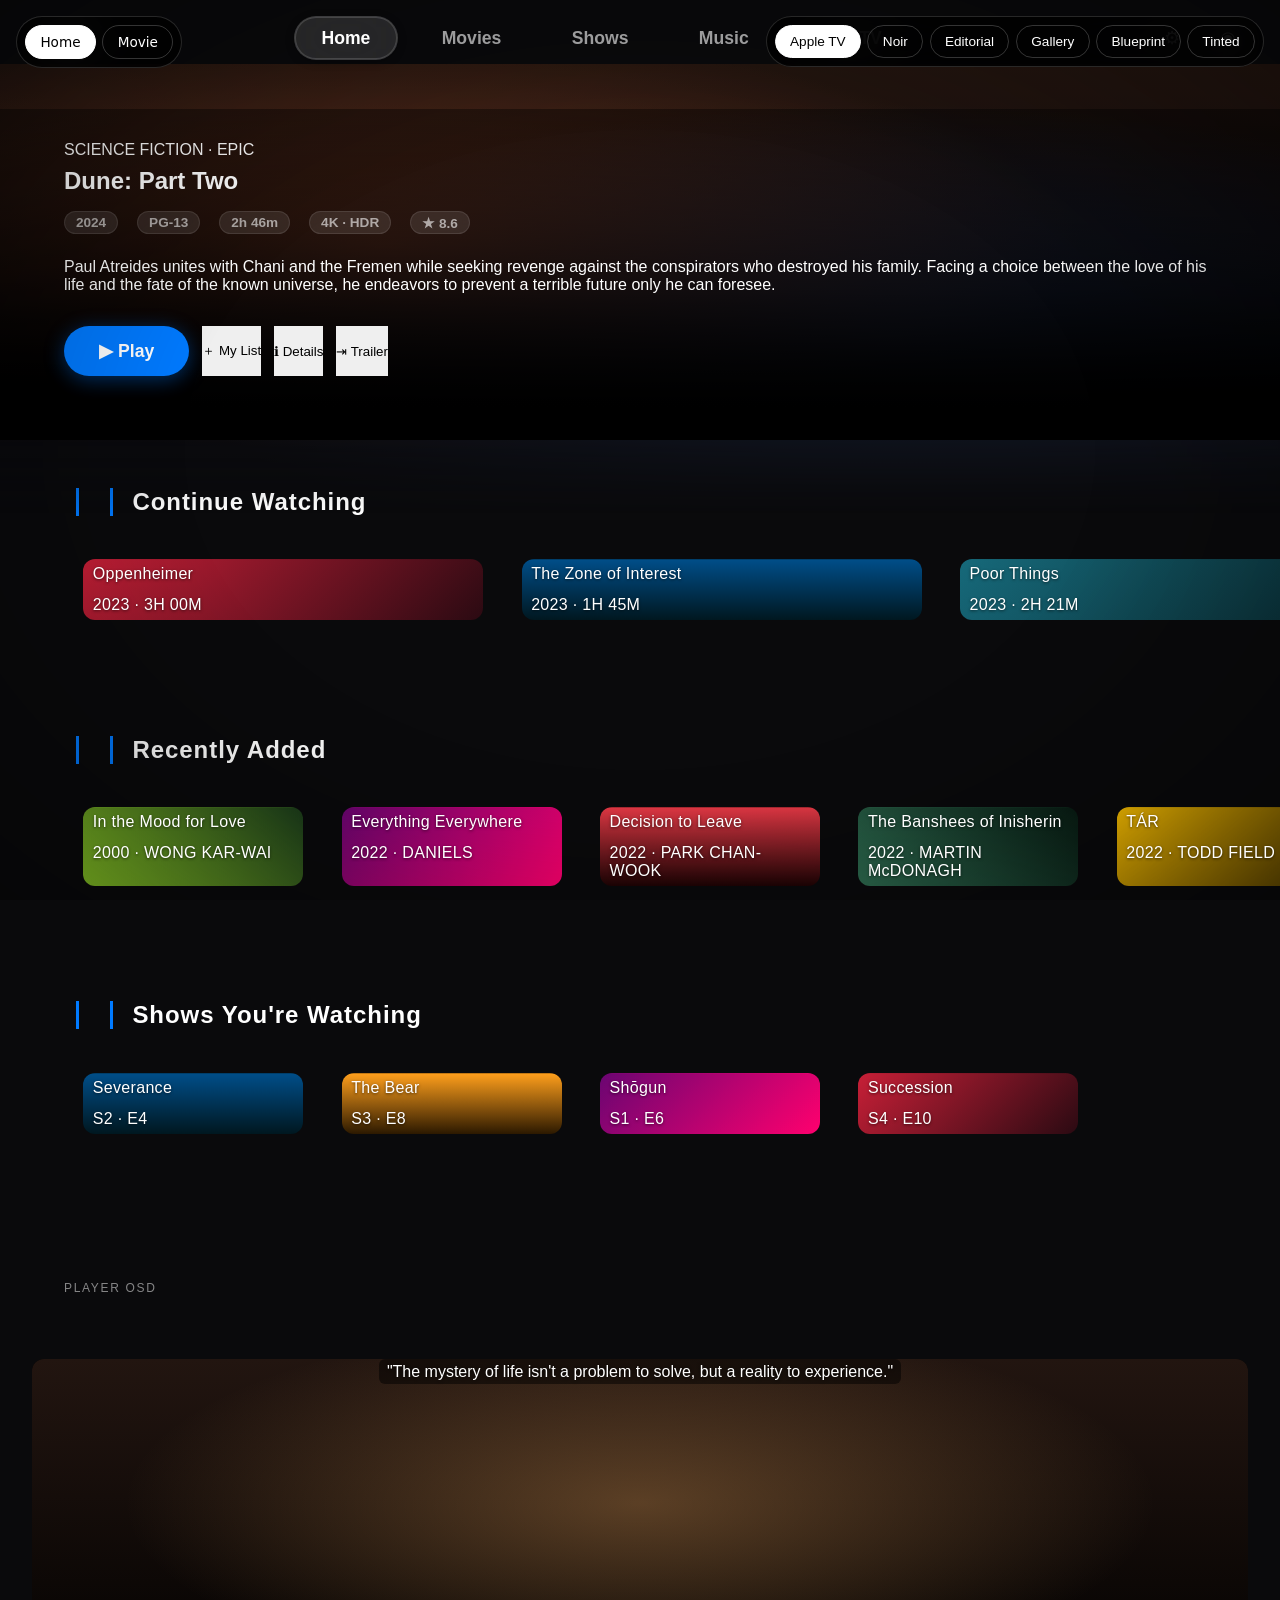
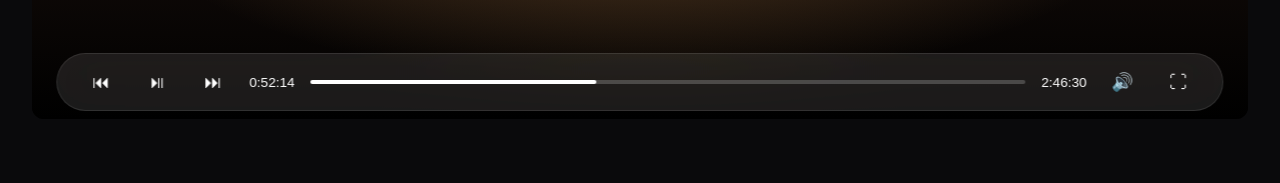
==== demo.html @ a9d8324d "Add 5 themes, Modern/MUI chrome, demo pages New themes: Noir, Editorial, Gallery, Blueprint, Poster-" ====
<!DOCTYPE html>
<html lang="en" class="layout-desktop">

<head>
    <meta charset="UTF-8" />
    <meta name="viewport" content="width=device-width, initial-scale=1.0" />
    <title>ijelly theme demo</title>
    <link id="theme-link" rel="stylesheet" href="ijelly.css" />
    <style>
        /* Demo-only scaffolding (not part of any theme) */
        * {
            box-sizing: border-box;
            margin: 0;
            padding: 0;
        }

        body {
            min-height: 100vh;
        }

        .demo-switcher {
            position: fixed;
            top: 1rem;
            right: 1rem;
            z-index: 100000;
            display: flex;
            gap: 0.4rem;
            padding: 0.5rem;
            background: rgba(0, 0, 0, 0.8);
            border-radius: 999px;
            backdrop-filter: blur(20px);
            -webkit-backdrop-filter: blur(20px);
            border: 1px solid rgba(255, 255, 255, 0.15);
            font-family: -apple-system, system-ui, sans-serif;
        }

        .demo-switcher button {
            background: transparent;
            border: 1px solid rgba(255, 255, 255, 0.2);
            color: #fff;
            padding: 0.5rem 0.9rem;
            border-radius: 999px;
            cursor: pointer;
            font-size: 0.85rem;
            font-weight: 500;
            transition: all 0.2s ease;
        }

        .demo-switcher button:hover {
            background: rgba(255, 255, 255, 0.1);
        }

        .demo-switcher button.active {
            background: #fff;
            color: #000;
            border-color: #fff;
        }

        .demo-nav {
            position: fixed;
            top: 1rem;
            left: 1rem;
            z-index: 100000;
            display: flex;
            gap: 0.4rem;
            padding: 0.5rem;
            background: rgba(0, 0, 0, 0.8);
            border-radius: 999px;
            backdrop-filter: blur(20px);
            -webkit-backdrop-filter: blur(20px);
            border: 1px solid rgba(255, 255, 255, 0.15);
            font-family: -apple-system, system-ui, sans-serif;
        }

        .demo-nav a {
            background: transparent;
            border: 1px solid rgba(255, 255, 255, 0.2);
            color: #fff;
            padding: 0.5rem 0.9rem;
            border-radius: 999px;
            cursor: pointer;
            font-size: 0.85rem;
            font-weight: 500;
            transition: all 0.2s ease;
            text-decoration: none;
            display: inline-flex;
            align-items: center;
        }

        .demo-nav a:hover {
            background: rgba(255, 255, 255, 0.1);
        }

        .demo-nav a.active {
            background: #fff;
            color: #000;
            border-color: #fff;
        }

        .skinHeader {
            display: flex;
            align-items: center;
            justify-content: space-between;
            padding: 1rem 2rem;
            position: fixed;
            top: 0;
            left: 0;
            right: 0;
            z-index: 1000;
        }

        .headerLeft,
        .headerRight {
            display: flex;
            align-items: center;
            gap: 1rem;
        }

        .pageTitle {
            font-size: 1.25rem;
            font-weight: 700;
            letter-spacing: -0.02em;
        }

        .headerTabs {
            display: flex;
            align-items: center;
        }

        .emby-tab-button {
            background: transparent;
            border: none;
            color: inherit;
            cursor: pointer;
            font-family: inherit;
        }

        .paper-icon-button-light {
            background: transparent;
            border: none;
            color: inherit;
            cursor: pointer;
            width: 2.5rem;
            height: 2.5rem;
            display: inline-flex;
            align-items: center;
            justify-content: center;
            font-size: 1.1rem;
        }

        main {
            padding-top: 4rem;
        }

        /* Fake backdrop with CSS gradient (no external images) */
        .itemBackdrop {
            width: 100%;
            height: 85vh;
            background:
                radial-gradient(ellipse at 30% 40%, rgba(220, 100, 50, 0.55) 0%, transparent 55%),
                radial-gradient(ellipse at 70% 60%, rgba(60, 100, 180, 0.6) 0%, transparent 60%),
                linear-gradient(180deg, #2a1810 0%, #050812 100%);
            position: relative;
        }

        #itemDetailPage {
            position: relative;
        }

        .detailPagePrimaryContainer {
            position: relative;
            margin-top: -45vh;
            padding: 20vh 4rem 4rem;
            max-width: 1400px;
        }

        .parentName {
            margin-bottom: 0.5rem;
        }

        .itemName {
            margin: 0.25rem 0 1rem;
        }

        .mediaInfoItems {
            display: flex;
            gap: 1.2rem;
            margin-bottom: 1.5rem;
        }

        .overview {
            margin: 1.5rem 0 2rem;
        }

        .mainDetailButtons {
            display: flex;
            gap: 0.8rem;
            flex-wrap: wrap;
        }

        .raised,
        .button-submit {
            border: none;
            cursor: pointer;
            font-family: inherit;
            display: inline-flex;
            align-items: center;
            gap: 0.5rem;
        }

        .verticalSection {
            padding: 3rem 0;
        }

        .sectionTitleContainer {
            padding: 0 4rem;
            margin-bottom: 1.5rem;
        }

        .sectionTitle {
            margin: 0;
        }

        .sectionTitleTextButton {
            background: transparent;
            border: none;
            color: inherit;
            cursor: pointer;
            font-family: inherit;
            font-size: inherit;
            font-weight: inherit;
            font-style: inherit;
            text-transform: inherit;
            letter-spacing: inherit;
            padding: 0;
        }

        .itemsContainer,
        .scrollSlider {
            display: flex;
            overflow-x: auto;
            padding: 0 4rem;
            scroll-behavior: smooth;
        }

        .itemsContainer::-webkit-scrollbar,
        .scrollSlider::-webkit-scrollbar {
            height: 6px;
        }

        .card {
            flex-shrink: 0;
            width: 220px;
            cursor: pointer;
        }

        .card.backdropCard {
            width: 380px;
        }

        .cardBox {
            display: block;
        }

        .cardScalable {
            display: block;
            overflow: hidden;
        }

        .cardImageContainer {
            width: 100%;
            aspect-ratio: 2 / 3;
            background-size: cover;
            background-position: center;
            display: block;
        }

        .card.backdropCard .cardImageContainer {
            aspect-ratio: 16 / 9;
        }

        .cardText {
            display: block;
        }

        /* Fake poster "art" via CSS gradients, each distinct */
        .poster-1 {
            background: linear-gradient(135deg, #c71f37 0%, #2b0a12 100%), radial-gradient(circle at 70% 20%, #ffb703 0%, transparent 50%);
        }

        .poster-2 {
            background: linear-gradient(180deg, #004e89 0%, #00171f 100%), radial-gradient(circle at 50% 30%, #00a6fb 0%, transparent 50%);
        }

        .poster-3 {
            background: linear-gradient(45deg, #8ac926 0%, #1a3a1a 100%);
        }

        .poster-4 {
            background: linear-gradient(135deg, #6a0572 0%, #ff006e 100%);
        }

        .poster-5 {
            background: linear-gradient(180deg, #ff9f1c 0%, #2b1800 100%);
        }

        .poster-6 {
            background: linear-gradient(135deg, #16697a 0%, #0a2a30 100%), radial-gradient(circle at 30% 70%, #a6e1fa 0%, transparent 60%);
        }

        .poster-7 {
            background: linear-gradient(180deg, #e63946 0%, #1d0304 100%);
        }

        .poster-8 {
            background: linear-gradient(45deg, #2d6a4f 0%, #081c13 100%);
        }

        .poster-9 {
            background: linear-gradient(135deg, #ffc300 0%, #4a3600 100%);
        }

        .poster-10 {
            background: linear-gradient(180deg, #540b0e 0%, #0a0101 100%);
        }

        /* OSD mock */
        .player-mock {
            margin: 4rem 2rem;
            position: relative;
            height: 40vh;
            background: #000;
            border-radius: 12px;
            overflow: hidden;
        }

        .player-mock::before {
            content: '';
            position: absolute;
            inset: 0;
            background:
                radial-gradient(ellipse at 50% 40%, rgba(255, 180, 100, 0.3) 0%, transparent 60%),
                linear-gradient(180deg, #221510 0%, #000 100%);
        }

        .videoOsdBottom.videoOsdBottom-maincontrols {
            position: absolute;
            bottom: 0.5em;
            left: 50%;
            transform: translateX(-50%);
            width: 90%;
            display: flex;
            align-items: center;
            padding: 0.5em 1.5em;
            gap: 1em;
        }

        .osdControls {
            display: flex;
            align-items: center;
            gap: 1em;
            flex: 1;
        }

        .sliderContainer {
            flex: 1;
            height: 4px;
            background: rgba(255, 255, 255, 0.2);
            border-radius: 999px;
            position: relative;
        }

        .mdl-slider-background-lower {
            position: absolute;
            left: 0;
            top: 0;
            bottom: 0;
            width: 40%;
            border-radius: 999px;
        }

        .osdTimeText {
            font-size: 0.85rem;
            font-variant-numeric: tabular-nums;
        }

        /* Subtitle mock */
        .subtitles {
            position: absolute;
            bottom: 4em;
            left: 0;
            right: 0;
            text-align: center;
            z-index: 10;
        }

        .subtitles span {
            display: inline-block;
        }

        /* Section divider */
        .demo-divider {
            padding: 2rem 4rem 0;
            margin-top: 3rem;
            opacity: 0.5;
            font-size: 0.75rem;
            text-transform: uppercase;
            letter-spacing: 0.14em;
        }
    </style>
</head>

<body class="skinBody">
    <!-- View nav -->
    <nav class="demo-nav">
        <a href="demo.html" class="active">Home</a>
        <a href="movie.html">Movie</a>
    </nav>

    <!-- Theme switcher (demo-only chrome) -->
    <div class="demo-switcher">
        <button data-theme="apple" class="active">Apple TV</button>
        <button data-theme="noir">Noir</button>
        <button data-theme="editorial">Editorial</button>
        <button data-theme="gallery">Gallery</button>
        <button data-theme="blueprint">Blueprint</button>
        <button data-theme="tinted">Tinted</button>
    </div>

    <!-- Jellyfin-shaped markup -->
    <header class="skinHeader">
        <div class="headerLeft">
            <div class="pageTitle">ijelly</div>
        </div>
        <nav class="headerTabs">
            <button class="emby-tab-button emby-tab-button-active">Home</button>
            <button class="emby-tab-button">Movies</button>
            <button class="emby-tab-button">Shows</button>
            <button class="emby-tab-button">Music</button>
            <button class="emby-tab-button">Live TV</button>
        </nav>
        <div class="headerRight">
            <button class="paper-icon-button-light" aria-label="Search">⌕</button>
            <button class="paper-icon-button-light" aria-label="Settings">⚙</button>
            <button class="paper-icon-button-light" aria-label="User">◉</button>
        </div>
    </header>

    <main class="mainAnimatedPage">
        <!-- Hero detail -->
        <section id="itemDetailPage">
            <div class="itemBackdrop"></div>
            <div class="detailPagePrimaryContainer">
                <div class="parentName">SCIENCE FICTION · EPIC</div>
                <h1 class="itemName parentNameLast">Dune: Part Two</h1>
                <div class="mediaInfoItems">
                    <span class="mediaInfoItem">2024</span>
                    <span class="mediaInfoItem">PG-13</span>
                    <span class="mediaInfoItem">2h 46m</span>
                    <span class="mediaInfoItem">4K · HDR</span>
                    <span class="mediaInfoItem">★ 8.6</span>
                </div>
                <p class="overview">Paul Atreides unites with Chani and the Fremen while seeking revenge against
                    the conspirators who destroyed his family. Facing a choice between the love of his life and
                    the fate of the known universe, he endeavors to prevent a terrible future only he can foresee.</p>
                <div class="mainDetailButtons">
                    <button class="raised button-submit btnPlay detailButton-primary">▶ Play</button>
                    <button class="raised button-submit detailButton">＋ My List</button>
                    <button class="raised button-submit detailButton">ℹ Details</button>
                    <button class="raised button-submit detailButton">⇥ Trailer</button>
                </div>
            </div>
        </section>

        <!-- Shelf: continue watching -->
        <section class="verticalSection">
            <div class="sectionTitleContainer">
                <h2 class="sectionTitle"><button class="sectionTitleTextButton">Continue Watching</button></h2>
            </div>
            <div class="itemsContainer scrollSlider">
                <div class="card backdropCard" tabindex="0">
                    <div class="cardBox">
                        <div class="cardScalable">
                            <div class="cardImageContainer poster-1"></div>
                        </div>
                    </div>
                    <div class="cardText">Oppenheimer</div>
                    <div class="cardText cardText-secondary">2023 · 3H 00M</div>
                </div>
                <div class="card backdropCard" tabindex="0">
                    <div class="cardBox">
                        <div class="cardScalable">
                            <div class="cardImageContainer poster-2"></div>
                        </div>
                    </div>
                    <div class="cardText">The Zone of Interest</div>
                    <div class="cardText cardText-secondary">2023 · 1H 45M</div>
                </div>
                <div class="card backdropCard" tabindex="0">
                    <div class="cardBox">
                        <div class="cardScalable">
                            <div class="cardImageContainer poster-6"></div>
                        </div>
                    </div>
                    <div class="cardText">Poor Things</div>
                    <div class="cardText cardText-secondary">2023 · 2H 21M</div>
                </div>
                <div class="card backdropCard" tabindex="0">
                    <div class="cardBox">
                        <div class="cardScalable">
                            <div class="cardImageContainer poster-5"></div>
                        </div>
                    </div>
                    <div class="cardText">Past Lives</div>
                    <div class="cardText cardText-secondary">2023 · 1H 46M</div>
                </div>
            </div>
        </section>

        <!-- Shelf: recently added -->
        <section class="verticalSection">
            <div class="sectionTitleContainer">
                <h2 class="sectionTitle"><button class="sectionTitleTextButton">Recently Added</button></h2>
            </div>
            <div class="itemsContainer scrollSlider">
                <div class="card portraitCard" tabindex="0">
                    <div class="cardBox">
                        <div class="cardScalable">
                            <div class="cardImageContainer poster-3"></div>
                        </div>
                    </div>
                    <div class="cardText">In the Mood for Love</div>
                    <div class="cardText cardText-secondary">2000 · WONG KAR-WAI</div>
                </div>
                <div class="card portraitCard" tabindex="0">
                    <div class="cardBox">
                        <div class="cardScalable">
                            <div class="cardImageContainer poster-4"></div>
                        </div>
                    </div>
                    <div class="cardText">Everything Everywhere</div>
                    <div class="cardText cardText-secondary">2022 · DANIELS</div>
                </div>
                <div class="card portraitCard" tabindex="0">
                    <div class="cardBox">
                        <div class="cardScalable">
                            <div class="cardImageContainer poster-7"></div>
                        </div>
                    </div>
                    <div class="cardText">Decision to Leave</div>
                    <div class="cardText cardText-secondary">2022 · PARK CHAN-WOOK</div>
                </div>
                <div class="card portraitCard" tabindex="0">
                    <div class="cardBox">
                        <div class="cardScalable">
                            <div class="cardImageContainer poster-8"></div>
                        </div>
                    </div>
                    <div class="cardText">The Banshees of Inisherin</div>
                    <div class="cardText cardText-secondary">2022 · MARTIN McDONAGH</div>
                </div>
                <div class="card portraitCard" tabindex="0">
                    <div class="cardBox">
                        <div class="cardScalable">
                            <div class="cardImageContainer poster-9"></div>
                        </div>
                    </div>
                    <div class="cardText">TÁR</div>
                    <div class="cardText cardText-secondary">2022 · TODD FIELD</div>
                </div>
                <div class="card portraitCard" tabindex="0">
                    <div class="cardBox">
                        <div class="cardScalable">
                            <div class="cardImageContainer poster-10"></div>
                        </div>
                    </div>
                    <div class="cardText">Aftersun</div>
                    <div class="cardText cardText-secondary">2022 · CHARLOTTE WELLS</div>
                </div>
            </div>
        </section>

        <!-- Shelf: shows -->
        <section class="verticalSection">
            <div class="sectionTitleContainer">
                <h2 class="sectionTitle"><button class="sectionTitleTextButton">Shows You're Watching</button></h2>
            </div>
            <div class="itemsContainer scrollSlider">
                <div class="card portraitCard" tabindex="0">
                    <div class="cardBox">
                        <div class="cardScalable">
                            <div class="cardImageContainer poster-2"></div>
                        </div>
                    </div>
                    <div class="cardText">Severance</div>
                    <div class="cardText cardText-secondary">S2 · E4</div>
                </div>
                <div class="card portraitCard" tabindex="0">
                    <div class="cardBox">
                        <div class="cardScalable">
                            <div class="cardImageContainer poster-5"></div>
                        </div>
                    </div>
                    <div class="cardText">The Bear</div>
                    <div class="cardText cardText-secondary">S3 · E8</div>
                </div>
                <div class="card portraitCard" tabindex="0">
                    <div class="cardBox">
                        <div class="cardScalable">
                            <div class="cardImageContainer poster-4"></div>
                        </div>
                    </div>
                    <div class="cardText">Shōgun</div>
                    <div class="cardText cardText-secondary">S1 · E6</div>
                </div>
                <div class="card portraitCard" tabindex="0">
                    <div class="cardBox">
                        <div class="cardScalable">
                            <div class="cardImageContainer poster-1"></div>
                        </div>
                    </div>
                    <div class="cardText">Succession</div>
                    <div class="cardText cardText-secondary">S4 · E10</div>
                </div>
            </div>
        </section>

        <!-- Player OSD mock -->
        <div class="demo-divider">PLAYER OSD</div>
        <div class="player-mock">
            <div class="subtitles">
                <span>"The mystery of life isn't a problem to solve, but a reality to experience."</span>
            </div>
            <div class="videoOsdBottom videoOsdBottom-maincontrols">
                <button class="paper-icon-button-light">⏮</button>
                <button class="paper-icon-button-light">⏯</button>
                <button class="paper-icon-button-light">⏭</button>
                <span class="osdTimeText">0:52:14</span>
                <div class="osdControls">
                    <div class="sliderContainer">
                        <div class="mdl-slider-background-lower"></div>
                    </div>
                </div>
                <span class="osdTimeText endsAtText">2:46:30</span>
                <button class="paper-icon-button-light">🔊</button>
                <button class="paper-icon-button-light">⛶</button>
            </div>
        </div>
    </main>

    <script>
        const themes = {
            apple: 'ijelly.css',
            noir: 'ijelly_noir.css',
            editorial: 'ijelly_editorial.css',
            gallery: 'ijelly_gallery.css',
            blueprint: 'ijelly_blueprint.css',
            tinted: 'ijelly_tinted.css',
        };
        const link = document.getElementById('theme-link');
        const buttons = document.querySelectorAll('.demo-switcher button');
        let tintedScript = null;

        buttons.forEach(btn => {
            btn.addEventListener('click', () => {
                const theme = btn.dataset.theme;
                buttons.forEach(b => b.classList.remove('active'));
                btn.classList.add('active');
                link.href = themes[theme] + '?t=' + Date.now();

                if (theme === 'tinted' && !tintedScript) {
                    tintedScript = document.createElement('script');
                    tintedScript.src = 'ijelly_tinted.js';
                    document.body.appendChild(tintedScript);
                }
            });
        });
    </script>
</body>

</html>
---- ijelly.css ----
:root {
    --apple-bg: #0a0a0c;
    --apple-glass: rgba(255, 255, 255, 0.1);
    --apple-glass-heavy: rgba(255, 255, 255, 0.2);
    --apple-text: #ffffff;
    --apple-text-dim: rgba(255, 255, 255, 0.6);
    --apple-accent: #007aff;
    --apple-radius: 12px;
    --apple-radius-large: 20px;
    --apple-blur: blur(25px) saturate(180%);
    --apple-shadow: 0 40px 40px -40px rgba(0, 0, 0, 0.9), 0 -40px 40px -40px rgba(0, 0, 0, 0.9);
    --apple-font: -apple-system, BlinkMacSystemFont, "Segoe UI", Roboto, Helvetica, Arial, sans-serif;
    --apple-spring-fast: cubic-bezier(0.16, 1, 0.3, 1);
    --apple-spring-bouncy: cubic-bezier(0.34, 1.56, 0.64, 1);

    /* ── Jellyfin 10.9 Legacy Variable Overrides ── */
    --theme-background: var(--apple-bg);
    --theme-header-background: transparent;
    --theme-drawer-background: rgba(10, 10, 10, 0.85);
    --theme-dialog-background: rgba(15, 15, 15, 0.9);
    --theme-card-background: var(--apple-glass);
    --theme-primary-color: var(--apple-accent);
    --theme-accent-color: var(--apple-accent);
    --theme-text-color: var(--apple-text);
    --theme-text-color-dim: var(--apple-text-dim);

    /* ── Jellyfin 12.0 MUI / Native Variable Bridge ──
     * Jellyfin 12 uses a shared base theme built on MUI CSS variables.
     * Mapping our design tokens to the --jf-palette-* and --mui-palette-*
     * properties ensures the theme integrates natively with 12.0's "Modern"
     * layout without requiring a companion fix CSS. */
    --jf-palette-background-default: var(--apple-bg);
    --jf-palette-background-defaultImage: none;
    --jf-palette-background-paper: rgba(15, 15, 15, 0.9);
    --jf-palette-primary-main: var(--apple-accent);
    --jf-palette-primary-dark: #005ec4;
    --jf-palette-primary-light: #4da3ff;
    --jf-palette-secondary-main: var(--apple-accent);
    --jf-palette-text-primary: var(--apple-text);
    --jf-palette-text-secondary: var(--apple-text-dim);
    --jf-palette-divider: rgba(255, 255, 255, 0.1);
    --jf-palette-action-focus: rgba(255, 255, 255, 0.12);
    --jf-palette-action-hover: rgba(255, 255, 255, 0.08);
    --jf-palette-AppBar-defaultBg: transparent;
    --jf-palette-AppBar-transparentBg: transparent;
    --jf-palette-AppBar-gradient: none;
    --jf-card-borderRadius: var(--apple-radius);

    /* MUI CSS-vars mode (Jellyfin 12 builds with @mui/material v6+) */
    --mui-palette-background-default: var(--apple-bg);
    --mui-palette-background-paper: rgba(15, 15, 15, 0.9);
    --mui-palette-primary-main: var(--apple-accent);
    --mui-palette-secondary-main: var(--apple-accent);
    --mui-palette-text-primary: var(--apple-text);
    --mui-palette-text-secondary: var(--apple-text-dim);
    --mui-palette-divider: rgba(255, 255, 255, 0.1);
    --mui-palette-AppBar-defaultBg: transparent;
    --mui-shape-borderRadius: var(--apple-radius);
}

html,
body {
    font-family: var(--apple-font) !important;
    background-color: var(--apple-bg);
    color: var(--apple-text);
}

.backgroundContainer {
    background-color: var(--apple-bg) !important;
}

.backgroundContainer.withBackdrop {
    background-color: transparent !important;
}

.view,
.mainAnimatedPages,
.skinBody,
.page-current {
    padding-top: 0 !important;
    margin-top: 0 !important;
}

.backdropContainer {
    background-color: transparent !important;
    overflow: hidden !important;
}

.backdropImage {
    filter: blur(25px) brightness(65%) !important;
    -webkit-filter: blur(25px) brightness(65%) !important;
    background-size: cover !important;
    background-position: center !important;
    transition: opacity 0.8s ease-in-out !important;
}

.skinHeader,
.header,
header,
.app-header,
.header-top,
.skinHeader-withBackground,
.header-withBackground,
.skinHeader.semiTransparent,
.skinHeader-semiTransparent,
.headerSemiTransparent,
.header-semiTransparent,
header.semiTransparent,
header.withBackground,
header.header-scrolled,
.headroom--not-top,
.headroom--pinned,
.headroom--unpinned {
    background-color: transparent !important;
    background: transparent !important;
    backdrop-filter: none !important;
    -webkit-backdrop-filter: none !important;
    overflow: visible !important;
    position: fixed !important;
    top: 0 !important;
    width: 100% !important;
    z-index: 1000 !important;
    contain: none !important;
    height: auto !important;
    min-height: 4em !important;
    border: none !important;
    box-shadow: none !important;
}

.headerTop,
.headerLeft,
.headerRight,
.headerTabs,
.header-top,
.header-left,
.header-right,
.header-tabs,
.emby-tabs-slider,
.emby-tabs-scroll-container {
    overflow: visible !important;
    contain: none !important;
    background: transparent !important;
    background-color: transparent !important;
}

.skinHeader .headerLeft img,
.skinHeader .pageTitle img,
.skinHeader .headerLogo,
.skinHeader .logo,
.skinHeader .pageTitleWithLogo,
.skinHeader .headerLogo svg,
.skinHeader .logo svg,
header .headerLeft img,
header .pageTitle img,
header .headerLogo,
header .logo,
header .pageTitleWithLogo,
header .headerLogo svg,
header .logo svg {
    height: 32px !important;
    width: auto !important;
    min-width: 120px !important;
    object-fit: contain !important;
    overflow: visible !important;
    display: block !important;
    opacity: 1 !important;
    visibility: visible !important;
    margin: 0 !important;
    flex-shrink: 0 !important;
    background-repeat: no-repeat !important;
    background-size: contain !important;
    background-position: left center !important;
    z-index: 1001 !important;
    transform: scale(1.1) !important;
    transform-origin: left center !important;
}

.headerButton.headerButtonLeft {
    display: flex !important;
    align-items: center !important;
    overflow: visible !important;
}

.pageTitle {
    display: flex !important;
    align-items: center !important;
    overflow: visible !important;
}

.headerLeft,
.header-left {
    display: flex !important;
    align-items: center !important;
    padding: 0.5em 1em !important;
}

.emby-tab-button,
.tab-button,
.nav-tab-button {
    font-weight: 600 !important;
    font-size: 1.1em !important;
    color: var(--apple-text-dim) !important;
    padding: 0.6em 1.5em !important;
    border-radius: 40px !important;
    margin: 0 0.5em !important;
    transition: all 0.4s var(--apple-spring-fast) !important;
    background: transparent !important;
    overflow: hidden !important;
}

/* Single source of truth for tab-button active state (keyboard + pointer) */
.emby-tab-button:focus,
.emby-tab-button:hover,
.tab-button:focus,
.tab-button:hover,
.nav-tab-button:focus,
.nav-tab-button:hover {
    color: var(--apple-text) !important;
    background: var(--apple-glass) !important;
    transform: scale(1.05) !important;
}

.emby-tab-button:active,
.tab-button:active,
.nav-tab-button:active {
    transform: scale(0.94) !important;
}

.emby-tab-button.emby-tab-button-active,
.tab-button.active,
.nav-tab-button.active {
    color: var(--apple-text) !important;
    background: rgba(255, 255, 255, 0.12) !important;
    background-color: rgba(255, 255, 255, 0.12) !important;
    box-shadow: inset 0 0 0 1px rgba(255, 255, 255, 0.15),
                0 2px 8px rgba(0, 0, 0, 0.3) !important;
    backdrop-filter: var(--apple-blur) !important;
    -webkit-backdrop-filter: var(--apple-blur) !important;
    border: 1px solid rgba(255, 255, 255, 0.1) !important;
    opacity: 1 !important;
    transform: none !important;
    border-radius: 40px !important;
    outline: none !important;
}

.emby-button-focusring {
    display: none !important;
}

.emby-tabs-selectionbar {
    display: none !important;
}

/* Surface panels: panel chrome only, no scroll/overflow (bleeds carets, shadows) */
.actionSheet,
.action-sheet,
.dialog,
.dialog-container,
.dialogContainer,
.menu,
.context-menu,
.formDialog {
    background-color: rgba(15, 15, 15, 0.9) !important;
    border: 1px solid rgba(255, 255, 255, 0.1) !important;
    border-radius: var(--apple-radius) !important;
    color: white !important;
    isolation: isolate !important;
    text-rendering: optimizeLegibility !important;
    -webkit-font-smoothing: antialiased !important;
    -moz-osx-font-smoothing: grayscale !important;
    text-shadow: 0 1px 2px rgba(0, 0, 0, 0.8) !important;
    font-weight: 500 !important;
    backdrop-filter: none !important;
    -webkit-backdrop-filter: none !important;
}

/* Scroll host: only the inner list scrolls, so .menu doesn't double up */
.paperList {
    overflow-y: auto !important;
    color: white !important;
}

/* Form controls: inputs/selects need chrome but NOT text-shadow or isolation */
.emby-input,
.emby-select {
    background-color: rgba(15, 15, 15, 0.9) !important;
    border: 1px solid rgba(255, 255, 255, 0.1) !important;
    border-radius: var(--apple-radius) !important;
    color: white !important;
    font-weight: 500 !important;
}

/* Drawer scroll pane: transparent so .mainDrawer's panel chrome shows through */
.mainDrawer-scrollContainer {
    background-color: transparent !important;
    color: white !important;
    overflow-y: auto !important;
}

.emby-textarea {
    background-color: rgba(15, 15, 15, 0.9) !important;
    border: 1px solid rgba(255, 255, 255, 0.1) !important;
    border-radius: var(--apple-radius) !important;
    color: white !important;
    isolation: isolate !important;
    text-rendering: optimizeLegibility !important;
    -webkit-font-smoothing: antialiased !important;
    -moz-osx-font-smoothing: grayscale !important;
    text-shadow: 0 1px 2px rgba(0, 0, 0, 0.8) !important;
    font-weight: 500 !important;
    backdrop-filter: none !important;
    -webkit-backdrop-filter: none !important;
}

.mainDrawer,
.drawer,
.navDrawer,
.sidebarNav,
.drawerContent,
.sidebar,
.navMenu,
.mainDrawer-scrollContainer {
    background-color: rgba(10, 10, 10, 0.85) !important;
    backdrop-filter: var(--apple-blur) !important;
    -webkit-backdrop-filter: var(--apple-blur) !important;
    border-right: 1px solid rgba(255, 255, 255, 0.1) !important;
    border-radius: 0 var(--apple-radius) var(--apple-radius) 0 !important;
    box-shadow: 10px 0 30px rgba(0, 0, 0, 0.5) !important;
    isolation: isolate !important;
    transform: translateX(-100%);
    transition: transform 0.4s var(--apple-spring-fast),
                opacity 0.3s ease !important;
    opacity: 0;
}

.mainDrawer.is-open,
.mainDrawer[style*="transform: none"],
.mainDrawer.drawer-open,
.drawer.is-open,
.navDrawer.is-open {
    transform: translateX(0) !important;
    opacity: 1 !important;
}

.actionSheet-title {
    color: white !important;
    font-weight: bold !important;
}

.listItem-border {
    border-color: rgba(255, 255, 255, 0.1) !important;
}

.emby-select-withcolor {
    border-color: rgba(255, 255, 255, 0.2) !important;
}

.emby-select:focus,
.emby-input:focus,
.emby-textarea:focus {
    border-color: var(--apple-accent) !important;
    box-shadow: 0 0 0 2px rgba(0, 122, 255, 0.3) !important;
}

.card,
.portraitCard,
.squareCard,
.backdropCard,
.scalableCard,
.cardBox,
.cardScalable,
.cardContent,
.cardImageContainer,
.cardPadder {
    border-radius: var(--apple-radius) !important;
}

.card,
.portraitCard,
.squareCard,
.backdropCard,
.scalableCard {
    overflow: visible !important;
    transition: transform 0.5s var(--apple-spring-bouncy), box-shadow 0.3s ease !important;
    position: relative !important;
    background: transparent !important;
    background-color: transparent !important;
    margin: 1.2em !important;
}

.card:active,
.portraitCard:active,
.squareCard:active,
.backdropCard:active {
    transform: scale(0.96) !important;
    transition: transform 0.2s var(--apple-spring-fast) !important;
}

.cardBox,
.cardScalable {
    background: transparent !important;
    background-color: transparent !important;
    overflow: hidden !important;
    margin: 0 !important;
}

.cardContent,
.cardImageContainer,
.cardPadder,
.cardPadder-portrait,
.cardPadder-backdrop,
.cardPadder-square {
    border-radius: var(--apple-radius) !important;
    overflow: hidden !important;
    background-color: transparent !important;
}

.cardContent {
    background-color: var(--apple-glass) !important;
    border: none !important;
    overflow: hidden !important;
}

.cardScalable .cardImageContainer {
    position: absolute !important;
    top: 0 !important;
    left: 0 !important;
    width: 100% !important;
    height: 100% !important;
}

.cardImageContainer {
    background-size: cover !important;
    background-position: center !important;
}

/* Gradient scrim for card text legibility */
.cardImageContainer::after {
    content: '';
    position: absolute;
    bottom: 0;
    left: 0;
    right: 0;
    height: 50%;
    background: linear-gradient(to top, rgba(0, 0, 0, 0.65) 0%, transparent 100%);
    pointer-events: none;
    border-radius: 0 0 var(--apple-radius) var(--apple-radius);
    z-index: 1;
    opacity: 0;
    transition: opacity 0.3s ease;
}

.card:hover .cardImageContainer::after,
.card:focus .cardImageContainer::after {
    opacity: 1;
}

.cardText,
.cardTextCentered {
    position: relative;
    z-index: 2;
    font-weight: 500 !important;
    letter-spacing: 0.02em !important;
    text-shadow: 0 1px 3px rgba(0, 0, 0, 0.6) !important;
    padding: 0.4em 0.6em !important;
}

.card:hover .cardContent,
.card:focus .cardContent {
    backdrop-filter: var(--apple-blur) !important;
    -webkit-backdrop-filter: var(--apple-blur) !important;
}

.card:focus,
.card:hover {
    transform: scale(1.06) !important;
    box-shadow: var(--apple-shadow) !important;
    z-index: 100 !important;
    outline: none !important;
    border: none !important;
}


.card,
.cardContent,
.cardBox,
.cardScalable,
.cardPadder,
.cardPadder-portrait,
.cardPadder-backdrop,
.cardPadder-square,
.itemAction {
    box-shadow: none !important;
    border: none !important;
    outline: none !important;
}

.portraitCard {
    width: 220px !important;
}

.backdropCard {
    width: 400px !important;
}

.squareCard {
    width: 220px !important;
}

.collectionCard .cardContent,
.folderCard .cardContent {
    background-color: rgba(255, 255, 255, 0.05) !important;
    border: 1px solid rgba(255, 255, 255, 0.2) !important;
    box-shadow: 0 10px 30px rgba(0, 0, 0, 0.4), inset 0 0 0 1px rgba(255, 255, 255, 0.1) !important;
}

.cardOverlayButton {
    border-radius: 50% !important;
    background: var(--apple-glass-heavy) !important;
    backdrop-filter: var(--apple-blur) !important;
    -webkit-backdrop-filter: var(--apple-blur) !important;
}

.cardOverlayButton:hover {
    background: var(--apple-text) !important;
    color: #000 !important;
}

/* Etched section headers */
.sectionTitle,
h2.sectionTitle,
.sectionTitleText,
.sectionTitleTextButton {
    font-weight: 700 !important;
    letter-spacing: 0.04em !important;
    text-transform: none !important;
    border-left: 3px solid var(--apple-accent) !important;
    padding-left: 0.8em !important;
    margin-left: 0.5em !important;
    color: var(--apple-text) !important;
}

#itemDetailPage {
    background-color: transparent !important;
}

.detailPagePrimaryContainer {
    background: linear-gradient(to bottom, rgba(0, 0, 0, 0.4) 0%, rgba(0, 0, 0, 1) 90%) !important;
    padding-top: 2em !important;
}

.detailPageWrapperContainer {
    padding-top: 1em !important;
}

.itemBackdrop {
    height: 50vh !important;
    mask-image: linear-gradient(to bottom, black 50%, transparent 100%) !important;
    -webkit-mask-image: linear-gradient(to bottom, black 50%, transparent 100%) !important;
    opacity: 0.8 !important;
}

.detailPagePrimaryContainer .card,
.detailImageContainer .card {
    width: 360px !important;
    transform: none !important;
    box-shadow: 0 20px 50px rgba(0, 0, 0, 0.8) !important;
}

/* Movie Logo in Media Bar / Details */
.detailPagePrimaryContainer .logo,
.itemName .logo,
.nameContainer .logo,
.logo.high-quality {
    height: 120px !important;
    width: auto !important;
    max-width: 50% !important;
    object-fit: contain !important;
    filter: drop-shadow(0 0 10px rgba(0, 0, 0, 0.5)) !important;
    margin-bottom: 1em !important;
    transform: none !important;
    min-width: unset !important;
    display: block !important;
}

.layout-tv .detailPagePrimaryContainer .logo,
.layout-tv .itemName .logo,
.layout-tv .nameContainer .logo {
    height: 200px !important;
    margin-bottom: 1.5em !important;
}

.layout-tv .detailImageContainer .card {
    width: 480px !important;
}

.layout-tv .detailPagePrimaryContainer {
    padding-bottom: 4em !important;
}

.layout-tv .detailPageWrapperContainer {
    padding-bottom: 3em !important;
}

.layout-tv #castCollapsible .emby-scroller,
.layout-tv #guestCastCollapsible .emby-scroller {
    margin-left: -20em !important;
}

.layout-tv #castCollapsible .sectionTitle,
.layout-tv #guestCastCollapsible .sectionTitle,
.layout-tv #peopleHeader,
.layout-tv #scenesCollapsible .sectionTitle,
.layout-tv #similarCollapsible .sectionTitle {
    margin-left: -16em !important;
    background: rgba(0, 0, 0, 0.4) !important;
    backdrop-filter: var(--apple-blur) !important;
    -webkit-backdrop-filter: var(--apple-blur) !important;
    padding: 0.2em 1.5em 0.2em 1em !important;
    border-radius: 0 50px 50px 0 !important;
    width: fit-content !important;
    border: 1px solid rgba(255, 255, 255, 0.1) !important;
    border-left: none !important;
    box-shadow: 0 5px 15px rgba(0, 0, 0, 0.3) !important;
    margin-bottom: 0.5em !important;
}

/* Detail page — glass metadata card */
.detailPageContent,
.detailSection {
    background: var(--apple-glass) !important;
    backdrop-filter: var(--apple-blur) !important;
    -webkit-backdrop-filter: var(--apple-blur) !important;
    border-radius: var(--apple-radius) !important;
    border: 1px solid rgba(255, 255, 255, 0.08) !important;
    padding: 2em !important;
    margin: 1em 0 !important;
}

/* Separator between metadata rows */
.detailPageContent .itemMiscInfo,
.detailPageContent .itemGenres,
.detailPageContent .itemTags {
    border-top: 1px solid rgba(255, 255, 255, 0.06) !important;
    padding-top: 0.8em !important;
    margin-top: 0.8em !important;
}

/* Hero Play button */
.detailButtons .btnPlay,
.detailButtons .button-play,
.detailButtons [data-action="play"],
.mainDetailButtons .btnPlay {
    background: var(--apple-accent) !important;
    color: #fff !important;
    border-radius: 50px !important;
    padding: 0.8em 2em !important;
    font-weight: 700 !important;
    font-size: 1.1em !important;
    box-shadow: 0 4px 20px rgba(0, 122, 255, 0.4) !important;
    transition: all 0.3s var(--apple-spring-fast) !important;
    border: none !important;
}

@media (hover: hover) {
    .detailButtons .btnPlay:hover,
    .detailButtons .button-play:hover,
    .detailButtons [data-action="play"]:hover,
    .mainDetailButtons .btnPlay:hover {
        transform: scale(1.05) !important;
        box-shadow: 0 6px 30px rgba(0, 122, 255, 0.6) !important;
    }
}

.detailButtons .btnPlay:active,
.mainDetailButtons .btnPlay:active {
    transform: scale(0.95) !important;
}

#searchPage {
    background-color: transparent !important;
}

.searchBar {
    background-color: var(--apple-glass-heavy) !important;
    backdrop-filter: var(--apple-blur) !important;
    -webkit-backdrop-filter: var(--apple-blur) !important;
    border-radius: 40px !important;
    margin: 2em auto !important;
    padding: 0.5em 1.5em !important;
    max-width: 800px !important;
    border: 1px solid rgba(255, 255, 255, 0.1) !important;
}

.searchBar .emby-input {
    background: transparent !important;
    border: none !important;
    font-size: 1.4em !important;
}

.searchSuggestionList {
    background-color: var(--apple-glass) !important;
    backdrop-filter: var(--apple-blur) !important;
    -webkit-backdrop-filter: var(--apple-blur) !important;
    border-radius: var(--apple-radius) !important;
    margin-top: 1em !important;
    overflow: hidden !important;
}

.emby-button.raised {
    background: var(--apple-glass-heavy) !important;
    backdrop-filter: var(--apple-blur) !important;
    -webkit-backdrop-filter: var(--apple-blur) !important;
    border-radius: 30px !important;
    font-weight: 600 !important;
    border: 1px solid rgba(255, 255, 255, 0.2) !important;
    transition: all 0.2s ease !important;
}

.emby-button.raised:focus,
.emby-button.raised:hover {
    background: var(--apple-text) !important;
    color: #000 !important;
    transform: scale(1.05) !important;
}

.emby-button.raised:active {
    transform: scale(0.95) !important;
    transition: transform 0.1s ease !important;
}

/* Cinematic page vignette */
body::after {
    content: '';
    position: fixed;
    inset: 0;
    background: radial-gradient(ellipse at center, transparent 50%, rgba(0, 0, 0, 0.35) 100%);
    pointer-events: none;
    z-index: 0;
}

@keyframes appleFadeIn {
    from {
        opacity: 0;
        transform: scale(0.95);
    }

    to {
        opacity: 1;
        transform: scale(1);
    }
}

.videoPlayerContainer {
    animation: appleFadeIn 0.8s ease-out !important;
}

.sliderContainer .mdl-slider-background-lower {
    background-color: #fff !important;
}

.mdl-slider-background-upper {
    background-color: rgba(255, 255, 255, 0.2) !important;
}

.sliderContainer {
    height: 4px !important;
    transition: height 0.3s ease !important;
}

.sliderContainer:hover {
    height: 8px !important;
}

.mdl-slider::-webkit-slider-thumb {
    background: #fff !important;
    width: 20px !important;
    height: 20px !important;
    border-radius: 50% !important;
    transform: scale(0);
    transition: transform 0.2s ease !important;
}

.sliderContainer:hover .mdl-slider::-webkit-slider-thumb {
    transform: scale(1);
}

.videoOsdBottom.videoOsdBottom-maincontrols {
    display: flex !important;
    flex-direction: row !important;
    align-items: center !important;
    justify-content: space-between !important;
    padding: 0.5em 1.5em !important;
    gap: 1em !important;
    height: auto !important;
    min-height: unset !important;
    background: var(--apple-glass) !important;
    backdrop-filter: var(--apple-blur) !important;
    -webkit-backdrop-filter: var(--apple-blur) !important;
    border-radius: 50px !important;
    border: 1px solid rgba(255, 255, 255, 0.1) !important;
    box-shadow: var(--apple-shadow) !important;
    width: 96% !important;
    max-width: 1600px !important;
    left: 50% !important;
    transform: translateX(-50%) !important;
    bottom: 0.5em !important;
    margin: 0 !important;
    overflow: visible !important;
}

.videoOsdBottom.videoOsdBottom-maincontrols .osdControls {
    display: flex !important;
    flex-direction: row !important;
    align-items: center !important;
    width: 100% !important;
    gap: 1.5em !important;
}

.videoOsdBottom.videoOsdBottom-maincontrols .osdControls>.flex.flex-direction-row {
    display: flex !important;
    flex-direction: row !important;
    flex-grow: 1 !important;
    width: auto !important;
    margin: 0 1em !important;
    padding: 0 !important;
    order: 2 !important;
}

.videoOsdBottom.videoOsdBottom-maincontrols .osdControls>.buttons {
    display: flex !important;
    flex-direction: row !important;
    flex-wrap: nowrap !important;
    align-items: center !important;
    width: auto !important;
    gap: 1em !important;
    order: 1 !important;
}

.videoOsdBottom.videoOsdBottom-maincontrols .osdControls>.buttons>div {
    display: flex !important;
    flex-direction: row !important;
    flex-wrap: nowrap !important;
    align-items: center !important;
    gap: 0.5em !important;
}

.videoOsdBottom.videoOsdBottom-maincontrols .volumeButtons {
    display: flex !important;
    flex-direction: row !important;
    flex-wrap: nowrap !important;
    align-items: center !important;
    gap: 0.5em !important;
    order: 3 !important;
}

.videoOsdBottom.videoOsdBottom-maincontrols .osdVolumeSliderContainer {
    width: 80px !important;
}

.videoOsdBottom.videoOsdBottom-maincontrols .osdTimeText,
.videoOsdBottom.videoOsdBottom-maincontrols .endsAtText {
    white-space: nowrap !important;
    font-size: 0.85em !important;
}

.videoOsdBottom.videoOsdBottom-maincontrols .osdTextContainer.osdMainTextContainer,
.videoOsdBottom.videoOsdBottom-maincontrols .osdTextContainer.osdSecondaryMediaInfo,
.videoOsdBottom.videoOsdBottom-maincontrols .osdTitle,
.osdMainTextContainer,
.osdSecondaryMediaInfo,
.osdTitle {
    display: none !important;
}

.videoOsdHeader {
    display: flex !important;
    padding: 2em !important;
    background: transparent !important;
}

.btnVideoOsdBack {
    background: rgba(0, 0, 0, 0.3) !important;
    backdrop-filter: var(--apple-blur) !important;
    -webkit-backdrop-filter: var(--apple-blur) !important;
    border-radius: 50% !important;
    transition: transform 0.2s var(--apple-spring-fast) !important;
}

.btnVideoOsdBack:focus,
.btnVideoOsdBack:hover {
    transform: scale(1.1) !important;
    background: rgba(255, 255, 255, 0.2) !important;
}

.osdControls .paper-icon-button-light {
    border-radius: 50% !important;
    background: transparent !important;
    transition: transform 0.2s ease, background 0.2s ease !important;
}

.osdControls .paper-icon-button-light:focus,
.osdControls .paper-icon-button-light:hover {
    background: rgba(255, 255, 255, 0.2) !important;
    transform: scale(1.1) !important;
}

.osdControls .btnPlayPause {
    transform: scale(1.3) !important;
}

::-webkit-scrollbar {
    width: 6px !important;
    height: 6px !important;
}

::-webkit-scrollbar-track {
    background: transparent !important;
}

::-webkit-scrollbar-thumb {
    background: rgba(255, 255, 255, 0.2) !important;
    border-radius: 10px !important;
}

::-webkit-scrollbar-thumb:hover {
    background: rgba(255, 255, 255, 0.4) !important;
}

/* Default: outline off. :not(:focus-visible) is invalid on Selectors-3
   engines (older Tizen WebKit); the whole rule drops. Unconditional
   suppression + @supports-gated re-enable keeps outlines sane everywhere. */
*:focus {
    outline: none !important;
}

@supports selector(:focus-visible) {
    *:focus-visible {
        outline: 2px solid var(--apple-accent) !important;
        outline-offset: 2px !important;
    }
}

.content-loader {
    animation: appleFadeIn 0.8s ease-out !important;
}

.button-flat:hover {
    background: rgba(255, 255, 255, 0.1) !important;
    border-radius: var(--apple-radius) !important;
}

.layout-tv {
    font-size: 1.25em !important;
}

.layout-tv .btnMenu,
.layout-tv .headerButtonMenu,
.layout-tv .btnHeaderBack,
.layout-tv button[data-role="button"].btnMenu,
.layout-tv .mainDrawerButton,
.layout-tv .drawerButton,
.layout-tv [class*="MainDrawerButton"] {
    display: none !important;
}

.layout-tv .headerLeft .paper-icon-button-light:not(.headerLogo):not(.logo):not(.pageTitleWithLogo) {
    display: none !important;
}

.layout-tv .headerLeft img,
.layout-tv .pageTitle img,
.layout-tv .headerLogo,
.layout-tv .logo,
.layout-tv .pageTitleWithLogo,
.layout-tv .headerLogo svg,
.layout-tv .logo svg {
    height: 55px !important;
    transform: scale(1.6) !important;
}

.layout-tv .videoOsdBottom {
    width: 80% !important;
    max-width: 1400px !important;
    padding: 1.5em !important;
    bottom: 0.5em !important;
}

.layout-tv .videoOsdBottom.videoOsdBottom-maincontrols {
    background: rgba(0, 0, 0, 0.7) !important;
    backdrop-filter: var(--apple-blur) !important;
    -webkit-backdrop-filter: var(--apple-blur) !important;
    border: 1px solid rgba(255, 255, 255, 0.15) !important;
}

.layout-tv .osdControls .paper-icon-button-light {
    background: rgba(255, 255, 255, 0.1) !important;
    border-radius: 50% !important;
}

.layout-tv .osdControls .paper-icon-button-light:hover,
.layout-tv .osdControls .paper-icon-button-light:focus {
    background: rgba(255, 255, 255, 0.25) !important;
    transform: scale(1.15) !important;
}

.layout-tv .osdControls .btnPlayPause {
    background: rgba(255, 255, 255, 0.15) !important;
    transform: scale(1.4) !important;
}

.layout-tv .osdControls .btnPlayPause:hover,
.layout-tv .osdControls .btnPlayPause:focus {
    background: rgba(255, 255, 255, 0.3) !important;
}

.layout-tv .card {
    margin: 1.5em !important;
    flex-grow: 0 !important;
    flex-shrink: 0 !important;
}

.layout-tv .portraitCard {
    width: 280px !important;
}

.layout-tv .backdropCard {
    width: 500px !important;
}

.layout-tv .squareCard {
    width: 280px !important;
}

.layout-tv .card:hover,
.layout-tv .card:focus {
    transform: scale(1.1) !important;
    box-shadow: 0 25px 50px -12px rgba(0, 0, 0, 0.6) !important;
    z-index: 100 !important;
    outline: none !important;
    border: none !important;
}

.layout-tv .card,
.layout-tv .cardBox,
.layout-tv .cardScalable,
.layout-tv .cardContent,
.layout-tv .cardImageContainer,
.layout-tv .cardPadder,
.layout-tv .lazy-image-fadein-fast {
    border-radius: var(--apple-radius-large) !important;
    overflow: hidden !important;
}

.layout-tv .card {
    overflow: visible !important;
}

.layout-tv .emby-tab-button {
    font-size: 1.8em !important;
    margin: 0 1em !important;
}

.layout-tv .cardText {
    font-size: 1.4em !important;
    margin-top: 0.5em !important;
}

.subtitles,
.videoSubtitles,
.libassjs-canvas-parent,
.shaka-text-container {
    position: absolute !important;
    top: 0 !important;
    left: 0 !important;
    right: 0 !important;
    bottom: 0 !important;
    width: 100% !important;
    height: 100% !important;
    pointer-events: none !important;
    z-index: 9999 !important;
}

.videoSubtitlesInner,
.subtitle-container {
    position: absolute !important;
    bottom: max(6rem, var(--subtitle-bottom, 6rem)) !important;
    left: 0 !important;
    right: 0 !important;
    width: 100% !important;
    text-align: center !important;
    pointer-events: none !important;
    transition: transform 0.25s var(--apple-spring-fast) !important;
}

.libassjs-canvas-parent {
    transform: translateY(-4rem) !important;
    transition: transform 0.25s var(--apple-spring-fast) !important;
}

/* Lift subtitles when OSD visible. transform:translateY is GPU-accelerated and
   doesn't trigger layout. Body-class fallbacks run everywhere; :has() is wrapped
   in @supports and scoped to .videoPlayerContainer so subtitle-cue mutations
   don't thrash the whole page (and older Tizen drops it cleanly). */
.videoOsd-visible .videoSubtitlesInner,
.videoOsd-visible .subtitle-container,
.videoOsd-visible .libassjs-canvas-parent,
.videoOsd-visible .shaka-text-container,
.showing-osd .videoSubtitlesInner,
.showing-osd .subtitle-container,
.showing-osd .libassjs-canvas-parent,
.showing-osd .shaka-text-container {
    transform: translateY(-11rem) !important;
}

@supports selector(:has(*)) {
    .videoPlayerContainer:has(.videoOsdBottom:not(.videoOsdBottom-hidden)) .videoSubtitlesInner,
    .videoPlayerContainer:has(.videoOsdBottom:not(.videoOsdBottom-hidden)) .subtitle-container,
    .videoPlayerContainer:has(.videoOsdBottom:not(.videoOsdBottom-hidden)) .libassjs-canvas-parent,
    .videoPlayerContainer:has(.videoOsdBottom:not(.videoOsdBottom-hidden)) .shaka-text-container {
        transform: translateY(-11rem) !important;
    }
}

.layout-tv.videoOsd-visible .videoSubtitlesInner,
.layout-tv.videoOsd-visible .subtitle-container,
.layout-tv.videoOsd-visible .libassjs-canvas-parent,
.layout-tv.videoOsd-visible .shaka-text-container,
.layout-tv.showing-osd .videoSubtitlesInner,
.layout-tv.showing-osd .subtitle-container,
.layout-tv.showing-osd .libassjs-canvas-parent,
.layout-tv.showing-osd .shaka-text-container {
    transform: translateY(-14.5rem) !important;
}

@supports selector(:has(*)) {
    .layout-tv .videoPlayerContainer:has(.videoOsdBottom:not(.videoOsdBottom-hidden)) .videoSubtitlesInner,
    .layout-tv .videoPlayerContainer:has(.videoOsdBottom:not(.videoOsdBottom-hidden)) .subtitle-container,
    .layout-tv .videoPlayerContainer:has(.videoOsdBottom:not(.videoOsdBottom-hidden)) .libassjs-canvas-parent,
    .layout-tv .videoPlayerContainer:has(.videoOsdBottom:not(.videoOsdBottom-hidden)) .shaka-text-container {
        transform: translateY(-14.5rem) !important;
    }
}

.subtitles span,
.videoSubtitles span,
.videoSubtitlesInner span,
.subtitle-container span,
::cue {
    background-color: rgba(0, 0, 0, 0.5) !important;
    padding: 0.2em 0.5em !important;
    border-radius: 6px !important;
    text-shadow: 0 0 4px rgba(0, 0, 0, 0.9) !important;
    font-weight: 500 !important;
    font-family: var(--apple-font) !important;
    display: inline-block !important;
    vertical-align: bottom !important;
    margin: 0 auto !important;
    box-decoration-break: clone !important;
    -webkit-box-decoration-break: clone !important;
}

.subtitles div,
.videoSubtitles div,
.videoSubtitlesInner div,
.subtitle-container div {
    background-color: transparent !important;
    text-align: center !important;
    width: 100% !important;
    margin: 0 !important;
    padding: 0 !important;
}

/* Mobile and Tablet Optimizations */
@media (max-width: 1000px) {
    :root {
        /* Backdrop-filter is expensive on low-power mobile GPUs and causes
           UI freezes; disable it globally and re-enable only via the
           --apple-blur-strong token on exception surfaces below. */
        --apple-blur: none;
        --apple-blur-strong: blur(10px);
    }

    .portraitCard,
    .squareCard {
        width: 140px !important;
    }

    .backdropCard {
        width: 260px !important;
    }

    .card {
        margin: 0.5em !important;
    }

    .detailPagePrimaryContainer .card,
    .detailImageContainer .card {
        width: 180px !important;
    }

    .skinHeader,
    .header,
    header,
    .app-header,
    .header-top,
    .skinHeader-withBackground,
    .header-withBackground,
    .skinHeader.semiTransparent,
    .skinHeader-semiTransparent,
    .headerSemiTransparent,
    .header-semiTransparent,
    header.semiTransparent,
    header.withBackground,
    header.header-scrolled {
        position: absolute !important;
        min-height: 3.5em !important;
        background: rgba(0, 0, 0, 0.8) !important;
    }

    /* Exceptions: keep a light blur for these high-visibility surfaces */
    .mainDrawer,
    .dialog,
    .emby-tab-button.emby-tab-button-active {
        backdrop-filter: var(--apple-blur-strong) !important;
        -webkit-backdrop-filter: var(--apple-blur-strong) !important;
    }

    .skinHeader .headerLeft img,
    .skinHeader .pageTitle img,
    .skinHeader .headerLogo,
    .skinHeader .logo,
    .skinHeader .pageTitleWithLogo {
        height: 24px !important;
        min-width: 80px !important;
    }

    .emby-tab-button {
        padding: 0.4em 1em !important;
        font-size: 0.9em !important;
        margin: 0 0.2em !important;
    }

    .videoOsdBottom.videoOsdBottom-maincontrols {
        width: 96% !important;
        padding: 1em 1.25em !important;
        border-radius: 24px !important;
        bottom: 1.5em !important;
        height: auto !important;
    }

    .videoOsdBottom.videoOsdBottom-maincontrols .osdControls {
        flex-direction: column !important;
        gap: 0.75em !important;
    }

    .videoOsdBottom.videoOsdBottom-maincontrols .osdControls>.flex.flex-direction-row {
        width: 100% !important;
        margin: 0 !important;
        order: 1 !important;
        /* Slider on top row */
        padding: 0 0.5em !important;
    }

    .videoOsdBottom.videoOsdBottom-maincontrols .osdControls>.buttons {
        width: 100% !important;
        justify-content: center !important;
        order: 2 !important;
        /* Buttons on bottom row */
        gap: 1em !important;
    }

    .videoOsdBottom.videoOsdBottom-maincontrols .osdControls>.buttons>div {
        gap: 1em !important;
    }

    .videoOsdBottom.videoOsdBottom-maincontrols .volumeButtons,
    .osdVolumeSliderContainer {
        display: none !important;
    }

    /* Mobile OSD stacks into two rows: slider + buttons. Total height
       (padding 1em x 2 + two ~2.5em rows + 0.75em gap + 1.5em bottom)
       sits well above 8em, so lift subtitles higher to actually clear it. */
    body.videoOsd-visible .subtitles,
    body.videoOsd-visible .videoSubtitles,
    body.videoOsd-visible .videoSubtitlesInner,
    body.videoOsd-visible .subtitle-container,
    body.videoOsd-visible .libassjs-canvas-parent,
    body.videoOsd-visible .shaka-text-container,
    body.osd-visible .subtitles,
    body.osd-visible .videoSubtitles,
    body.osd-visible .videoSubtitlesInner,
    body.osd-visible .subtitle-container,
    body.osd-visible .libassjs-canvas-parent,
    body.osd-visible .shaka-text-container,
    body.showing-osd .subtitles,
    body.showing-osd .videoSubtitles,
    body.showing-osd .videoSubtitlesInner,
    body.showing-osd .subtitle-container,
    body.showing-osd .libassjs-canvas-parent,
    body.showing-osd .shaka-text-container {
        bottom: 12em !important;
    }

    @supports selector(:has(*)) {
        .videoPlayerContainer:has(.videoOsdBottom:not(.videoOsdBottom-hidden)) .subtitles,
        .videoPlayerContainer:has(.videoOsdBottom:not(.videoOsdBottom-hidden)) .videoSubtitles,
        .videoPlayerContainer:has(.videoOsdBottom:not(.videoOsdBottom-hidden)) .videoSubtitlesInner,
        .videoPlayerContainer:has(.videoOsdBottom:not(.videoOsdBottom-hidden)) .subtitle-container,
        .videoPlayerContainer:has(.videoOsdBottom:not(.videoOsdBottom-hidden)) .libassjs-canvas-parent,
        .videoPlayerContainer:has(.videoOsdBottom:not(.videoOsdBottom-hidden)) .shaka-text-container {
            bottom: 12em !important;
        }
    }

    .view,
    .mainAnimatedPages,
    .skinBody,
    .page-current {
        padding-top: 4em !important;
    }

    .doc-loading-indicator {
        z-index: 900 !important;
    }

    .content-loader {
        animation: appleFadeIn 0.4s ease-out forwards !important;
    }

    /* Fix for 'frozen' UI: Ensure dialogs and errors are ALWAYS on top of the loading screen */
    .dialogContainer,
    .dialog,
    .actionSheet,
    .menu,
    .toast,
    .alert {
        z-index: 200000 !important;
    }

    /* Enhance progress slider for touch */
    .sliderContainer {
        height: 12px !important;
        margin: 10px 0 !important;
    }

    .mdl-slider::-webkit-slider-thumb {
        transform: scale(1.4) !important;
        opacity: 1 !important;
    }
}

/* Ensure background container doesn't block loading screens */
.doc-loading-indicator {
    background-color: rgba(0, 0, 0, 0.6) !important;
    backdrop-filter: var(--apple-blur) !important;
    -webkit-backdrop-filter: var(--apple-blur) !important;
    z-index: 900 !important;
}

/* Glass tags for metadata badges */
.mediaInfoItem,
.starRatingContainer,
.itemTag,
.itemCommunityRating {
    background: var(--apple-glass) !important;
    backdrop-filter: blur(10px) !important;
    -webkit-backdrop-filter: blur(10px) !important;
    border: 1px solid rgba(255, 255, 255, 0.1) !important;
    border-radius: 20px !important;
    padding: 0.2em 0.8em !important;
    font-size: 0.85em !important;
    font-weight: 600 !important;
    color: var(--apple-text-dim) !important;
    display: inline-flex !important;
    align-items: center !important;
    gap: 0.3em !important;
}

/* ========================================================================
   MODERN LAYOUT (Jellyfin 12+, React/MUI chrome)
   Dual selectors: direct .MuiX-root plus [class*="X-root"] handle MUI's
   dynamically-hashed class names on both Modern (default) and Legacy modes.
   ======================================================================== */

/* App bar / toolbar — transparent with blurred glass */
.MuiAppBar-root,
.MuiToolbar-root,
[class*="AppBar-root"],
[class*="Toolbar-root"] {
    background-color: transparent !important;
    background-image: none !important;
    backdrop-filter: var(--apple-blur) !important;
    -webkit-backdrop-filter: var(--apple-blur) !important;
    box-shadow: none !important;
    border-bottom: 1px solid rgba(255, 255, 255, 0.08) !important;
    color: var(--apple-text) !important;
}

/* Drawer — side nav / user menu */
.MuiDrawer-paper,
[class*="Drawer-paper"] {
    background-color: rgba(10, 10, 10, 0.85) !important;
    background-image: none !important;
    backdrop-filter: var(--apple-blur) !important;
    -webkit-backdrop-filter: var(--apple-blur) !important;
    border-right: 1px solid rgba(255, 255, 255, 0.1) !important;
    border-radius: 0 var(--apple-radius) var(--apple-radius) 0 !important;
    color: var(--apple-text) !important;
    box-shadow: 10px 0 30px rgba(0, 0, 0, 0.5) !important;
}

/* Dialogs / menus / popovers */
.MuiDialog-paper,
.MuiMenu-paper,
.MuiPopover-paper,
.MuiAutocomplete-paper,
.MuiPaper-root,
[class*="Dialog-paper"],
[class*="Menu-paper"] {
    background-color: rgba(15, 15, 15, 0.9) !important;
    background-image: none !important;
    border: 1px solid rgba(255, 255, 255, 0.1) !important;
    border-radius: var(--apple-radius) !important;
    color: var(--apple-text) !important;
    backdrop-filter: var(--apple-blur) !important;
    -webkit-backdrop-filter: var(--apple-blur) !important;
    box-shadow: var(--apple-shadow) !important;
}

.MuiDialogTitle-root {
    color: var(--apple-text) !important;
    font-weight: 700 !important;
}

/* Menu items */
.MuiMenuItem-root,
.MuiListItemButton-root {
    color: var(--apple-text) !important;
    border-radius: 8px !important;
    margin: 0.1em 0.4em !important;
    transition: background 0.15s ease !important;
}

.MuiMenuItem-root:focus,
.MuiMenuItem-root:hover,
.MuiListItemButton-root:focus,
.MuiListItemButton-root:hover,
.MuiMenuItem-root.Mui-selected {
    background: var(--apple-glass) !important;
}

/* Buttons: generic + contained vs text variants */
.MuiButton-root,
.MuiIconButton-root,
[class*="Button-root"],
[class*="IconButton-root"] {
    font-family: var(--apple-font) !important;
    border-radius: 30px !important;
    text-transform: none !important;
    font-weight: 600 !important;
    transition: all 0.2s var(--apple-spring-fast) !important;
}

.MuiButton-contained {
    background: var(--apple-glass-heavy) !important;
    color: var(--apple-text) !important;
    backdrop-filter: var(--apple-blur) !important;
    -webkit-backdrop-filter: var(--apple-blur) !important;
    border: 1px solid rgba(255, 255, 255, 0.2) !important;
    box-shadow: none !important;
}

.MuiButton-contained:focus,
.MuiButton-contained:hover {
    background: var(--apple-text) !important;
    color: #000 !important;
    transform: scale(1.05) !important;
}

.MuiButton-text {
    color: var(--apple-text) !important;
}

.MuiButton-text:focus,
.MuiButton-text:hover {
    background: var(--apple-glass) !important;
    border-radius: var(--apple-radius) !important;
}

.MuiButton-root:active,
[class*="Button-root"]:active {
    transform: scale(0.95) !important;
}

/* Icon buttons */
.MuiIconButton-root {
    color: var(--apple-text) !important;
    border-radius: 50% !important;
}

.MuiIconButton-root:focus,
.MuiIconButton-root:hover {
    background: var(--apple-glass) !important;
    transform: scale(1.1) !important;
}

/* Tabs */
.MuiTab-root,
[class*="Tab-root"] {
    font-family: var(--apple-font) !important;
    font-weight: 600 !important;
    color: var(--apple-text-dim) !important;
    border-radius: 40px !important;
    margin: 0 0.25em !important;
    padding: 0.6em 1.5em !important;
    min-height: unset !important;
    min-width: unset !important;
    text-transform: none !important;
    transition: all 0.4s var(--apple-spring-fast) !important;
}

.MuiTab-root:focus,
.MuiTab-root:hover {
    color: var(--apple-text) !important;
    background: var(--apple-glass) !important;
    transform: scale(1.05) !important;
}

.MuiTab-root.Mui-selected,
[class*="Tab-root"][class*="selected"] {
    color: var(--apple-text) !important;
    background: rgba(255, 255, 255, 0.12) !important;
    box-shadow: inset 0 0 0 1px rgba(255, 255, 255, 0.15),
                0 2px 8px rgba(0, 0, 0, 0.3) !important;
}

.MuiTabs-indicator,
[class*="Tabs-indicator"] {
    display: none !important;
}

/* Cards */
.MuiCard-root,
.MuiCardMedia-root,
[class*="Card-root"],
[class*="CardMedia-root"] {
    border-radius: var(--apple-radius) !important;
    overflow: hidden !important;
    transition: transform 0.5s var(--apple-spring-bouncy), box-shadow 0.3s ease !important;
}

/* Sticky library header (JF12 merged bar) */
.stickyLibraryHeader,
[class*="stickyLibraryHeader"],
[class*="libraryHeader"] {
    background: transparent !important;
    backdrop-filter: none !important;
    -webkit-backdrop-filter: none !important;
}

/* MUI scrollbar override for JF12 surfaces */
.MuiPaper-root,
[class*="Paper-root"] {
    scrollbar-width: thin !important;
    scrollbar-color: rgba(255, 255, 255, 0.2) transparent !important;
}

/* Detail ribbon — JF12 uses .detailRibbon for the metadata bar */
.detailRibbon {
    background-color: transparent !important;
    background-image: none !important;
}

/* Form controls */
.MuiFilledInput-root,
.MuiOutlinedInput-root,
.MuiInputBase-root,
[class*="FilledInput-root"] {
    background-color: var(--apple-glass) !important;
    border-radius: var(--apple-radius) !important;
    color: var(--apple-text) !important;
    font-family: var(--apple-font) !important;
    border: 1px solid rgba(255, 255, 255, 0.1) !important;
}

.MuiFilledInput-root::before,
.MuiFilledInput-root::after,
.MuiOutlinedInput-notchedOutline {
    display: none !important;
}

.MuiFilledInput-root.Mui-focused,
.MuiOutlinedInput-root.Mui-focused,
[class*="FilledInput-root"][class*="focused"] {
    border-color: var(--apple-accent) !important;
    box-shadow: 0 0 0 2px rgba(0, 122, 255, 0.3) !important;
}

.MuiSelect-select,
.MuiInputBase-input {
    color: var(--apple-text) !important;
}

.MuiInputLabel-root {
    color: var(--apple-text-dim) !important;
}

/* Dividers — replaces .listItem-border */
.MuiDivider-root {
    border-color: rgba(255, 255, 255, 0.1) !important;
}

/* Typography defaults */
.MuiTypography-root {
    font-family: var(--apple-font) !important;
}

/* TV layout bumps on Modern chrome */
.layout-tv .MuiTab-root {
    font-size: 1.6em !important;
    padding: 0.7em 2em !important;
    margin: 0 0.5em !important;
}

.layout-tv .MuiButton-root {
    font-size: 1.2em !important;
    padding: 0.7em 1.8em !important;
}

.layout-tv .MuiIconButton-root {
    padding: 0.6em !important;
}

@media (prefers-reduced-motion: reduce) {

    /* Shorten animations/transitions only; keep iteration-count so infinite
       loaders (spinners) still cycle, otherwise they freeze mid-draw. */
    *,
    *::before,
    *::after {
        animation-duration: 0.01ms !important;
        transition-duration: 0.01ms !important;
    }

    /* scroll-behavior only applies to scrollable boxes; pseudo-elements can't scroll */
    html {
        scroll-behavior: auto !important;
    }
}
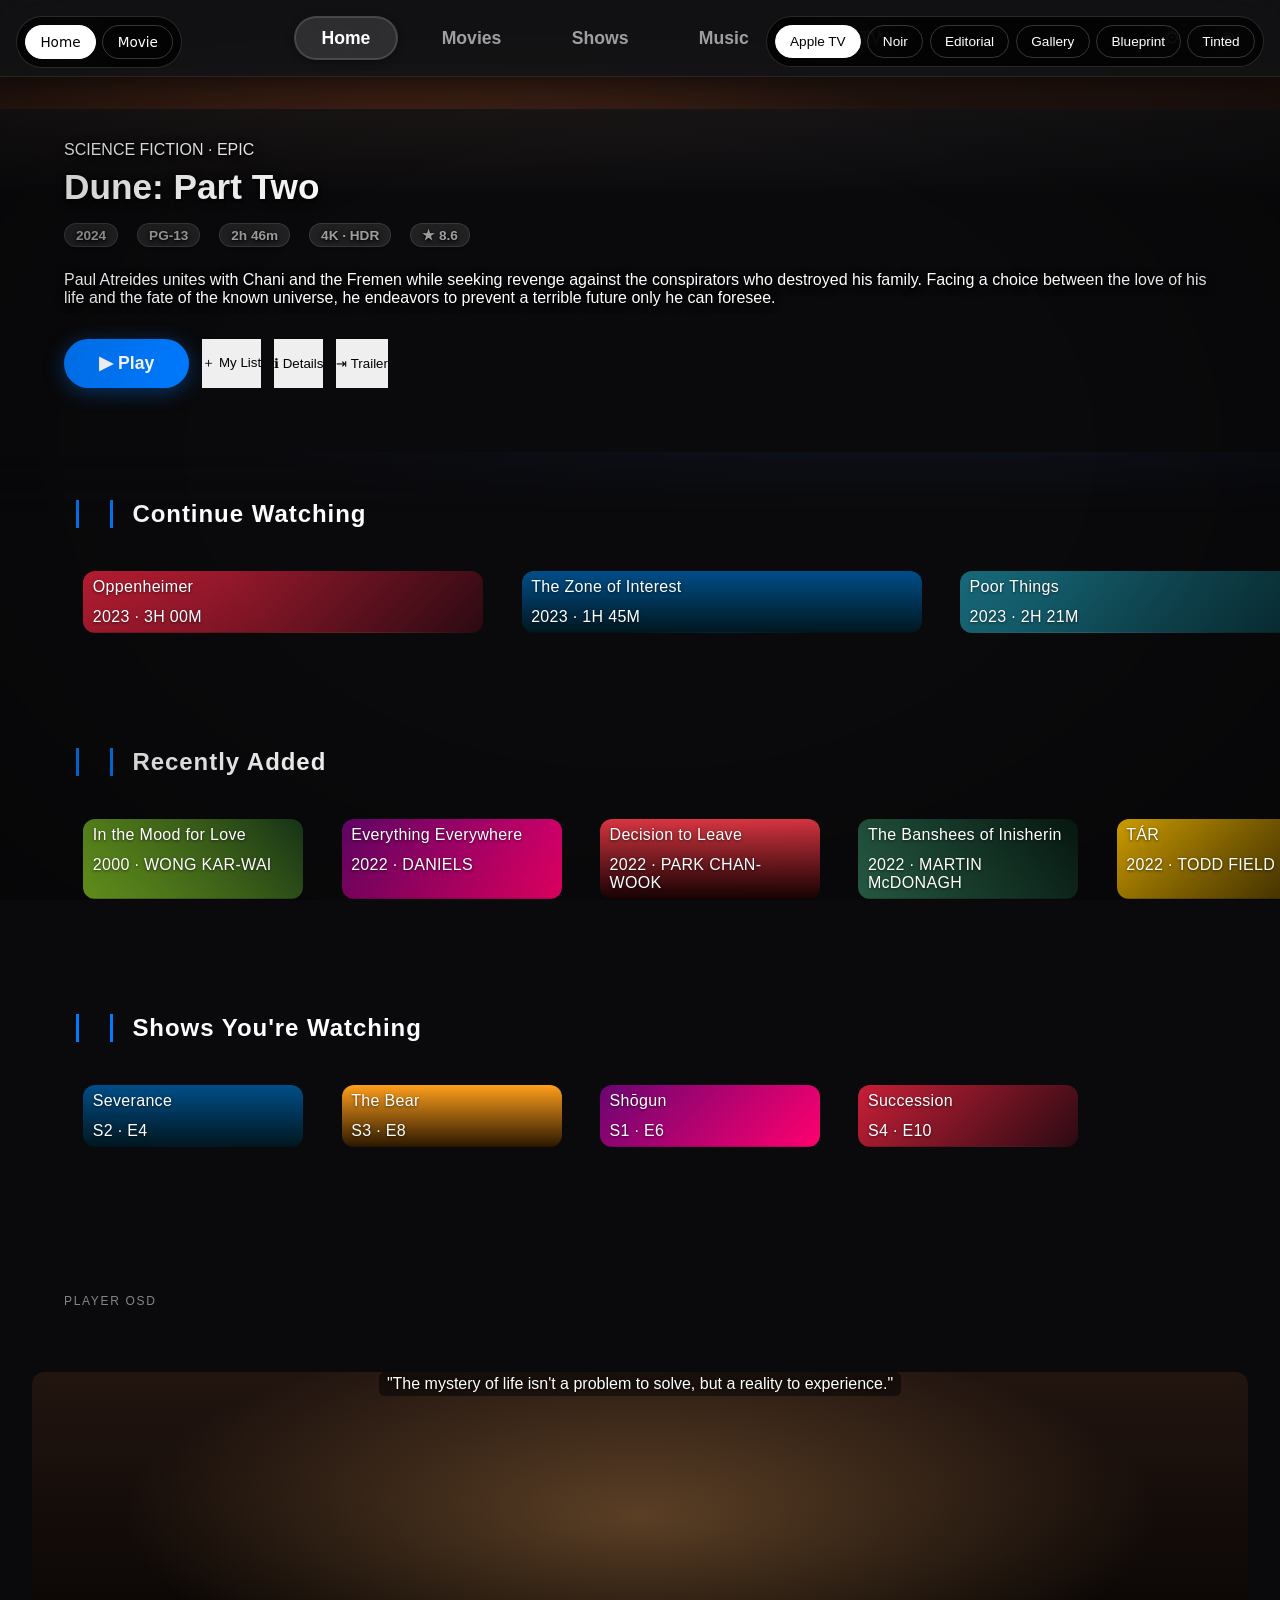
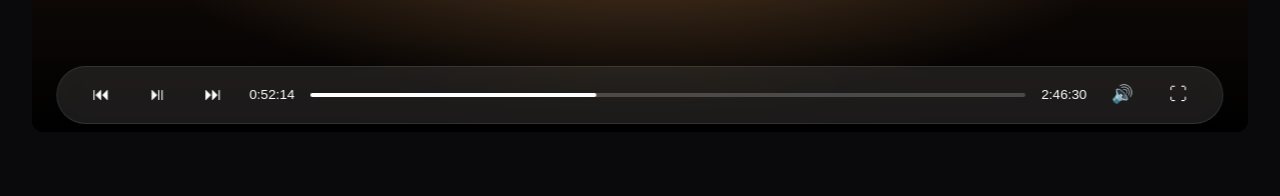
==== commit 01eb9ca0: "feat(tv,themes): TV player bar, CSS-only Tinted, header and grid fixes - TV player: Apple two-row pi" ====
--- a/demo.html
+++ b/demo.html
@@ -102,7 +102,7 @@
             align-items: center;
             justify-content: space-between;
             padding: 1rem 2rem;
-            position: fixed;
+            position: absolute;
             top: 0;
             left: 0;
             right: 0;
@@ -659,7 +659,6 @@
         };
         const link = document.getElementById('theme-link');
         const buttons = document.querySelectorAll('.demo-switcher button');
-        let tintedScript = null;
 
         buttons.forEach(btn => {
             btn.addEventListener('click', () => {
@@ -667,12 +666,6 @@
                 buttons.forEach(b => b.classList.remove('active'));
                 btn.classList.add('active');
                 link.href = themes[theme] + '?t=' + Date.now();
-
-                if (theme === 'tinted' && !tintedScript) {
-                    tintedScript = document.createElement('script');
-                    tintedScript.src = 'ijelly_tinted.js';
-                    document.body.appendChild(tintedScript);
-                }
             });
         });
     </script>
--- a/ijelly.css
+++ b/ijelly.css
@@ -69,7 +69,18 @@
     background-color: var(--apple-bg) !important;
 }
 
-.backgroundContainer.withBackdrop {
+.backgroundContainer.withBackdrop,
+body:has(#itemDetailPage) .backgroundContainer {
+    background-color: transparent !important;
+}
+
+.skinBody,
+.mainAnimatedPages,
+.mainAnimatedPage,
+.pageContainer,
+#itemDetailPage,
+#searchPage {
+    background: transparent !important;
     background-color: transparent !important;
 }
 
@@ -108,15 +119,13 @@
 header.semiTransparent,
 header.withBackground,
 header.header-scrolled,
-.headroom--not-top,
-.headroom--pinned,
-.headroom--unpinned {
-    background-color: transparent !important;
-    background: transparent !important;
-    backdrop-filter: none !important;
-    -webkit-backdrop-filter: none !important;
+.MuiAppBar-root {
+    background: rgba(20, 20, 22, 0.82) !important;
+    background-color: rgba(20, 20, 22, 0.82) !important;
+    backdrop-filter: blur(25px) !important;
+    -webkit-backdrop-filter: blur(25px) !important;
     overflow: visible !important;
-    position: fixed !important;
+    position: absolute !important;
     top: 0 !important;
     width: 100% !important;
     z-index: 1000 !important;
@@ -124,7 +133,16 @@
     height: auto !important;
     min-height: 4em !important;
     border: none !important;
-    box-shadow: none !important;
+    border-bottom: 1px solid rgba(255, 255, 255, 0.08) !important;
+    box-shadow: 0 4px 20px rgba(0, 0, 0, 0.4) !important;
+}
+
+.headroom--unpinned {
+    transform: translateY(-100%) !important;
+}
+
+.headroom--pinned {
+    transform: translateY(0) !important;
 }
 
 .headerTop,
@@ -381,7 +399,7 @@
 .backdropCard,
 .scalableCard {
     overflow: visible !important;
-    transition: transform 0.5s var(--apple-spring-bouncy), box-shadow 0.3s ease !important;
+    transition: transform 0.28s var(--apple-spring-fast), box-shadow 0.28s ease !important;
     position: relative !important;
     background: transparent !important;
     background-color: transparent !important;
@@ -473,7 +491,7 @@
 
 .card:focus,
 .card:hover {
-    transform: scale(1.06) !important;
+    transform: scale(1.05) !important;
     box-shadow: var(--apple-shadow) !important;
     z-index: 100 !important;
     outline: none !important;
@@ -540,17 +558,106 @@
     color: var(--apple-text) !important;
 }
 
-#itemDetailPage {
+#itemDetailPage,
+.detailPageWrapperContainer {
+    background: transparent !important;
     background-color: transparent !important;
 }
 
+.detailRibbon {
+    background: rgba(24, 24, 28, 0.85) !important;
+    backdrop-filter: blur(25px) !important;
+    -webkit-backdrop-filter: blur(25px) !important;
+    border-top: 1px solid rgba(255, 255, 255, 0.1) !important;
+    border-bottom: 1px solid rgba(255, 255, 255, 0.1) !important;
+    box-shadow: 0 4px 20px rgba(0, 0, 0, 0.5) !important;
+}
+
+.layout-desktop .detailRibbon,
+.layout-desktop [dir=ltr] .detailRibbon {
+    position: relative !important;
+    display: flex !important;
+    align-items: center !important;
+    justify-content: flex-start !important;
+    padding-left: 25vw !important;
+    z-index: 2 !important;
+    background: rgba(24, 24, 28, 0.85) !important;
+}
+
+.layout-desktop [dir=rtl] .detailRibbon {
+    padding-left: 0 !important;
+    padding-right: 25vw !important;
+    justify-content: flex-start !important;
+}
+
+.layout-desktop .detailRibbon .mainDetailButtons {
+    margin: 0 !important;
+    display: flex !important;
+    align-items: center !important;
+    gap: 0.6em !important;
+    z-index: 2 !important;
+}
+
+.layout-desktop .detailRibbon .infoWrapper {
+    position: absolute !important;
+    top: 100% !important;
+    left: 25vw !important;
+    right: 3.3% !important;
+    width: calc(100% - 25vw - 3.3%) !important;
+    padding-top: 0.8em !important;
+    z-index: 2 !important;
+}
+
+.layout-desktop [dir=rtl] .detailRibbon .infoWrapper {
+    left: 3.3% !important;
+    right: 25vw !important;
+}
+
+.layout-desktop .detailPagePrimaryContent,
+.layout-desktop [dir=ltr] .detailPagePrimaryContent {
+    padding-left: 25vw !important;
+    padding-top: 6.5em !important;
+}
+
+.layout-desktop [dir=rtl] .detailPagePrimaryContent {
+    padding-left: 0 !important;
+    padding-right: 25vw !important;
+}
+
+
 .detailPagePrimaryContainer {
-    background: linear-gradient(to bottom, rgba(0, 0, 0, 0.4) 0%, rgba(0, 0, 0, 1) 90%) !important;
+    background: linear-gradient(180deg,
+            rgba(20, 20, 22, 0.85) 0%,
+            var(--apple-bg) 25%) !important;
     padding-top: 2em !important;
+    padding-bottom: 4em !important;
+}
+
+.detailPageSecondaryContainer,
+#itemDetailPage .detailSection,
+#itemDetailPage .verticalSection {
+    background: var(--apple-bg) !important;
+    background-color: var(--apple-bg) !important;
 }
 
 .detailPageWrapperContainer {
     padding-top: 1em !important;
+}
+
+.itemName,
+.itemName.parentNameLast {
+    font-size: 2.2rem !important;
+    line-height: 1.15 !important;
+    word-break: normal !important;
+    overflow-wrap: break-word !important;
+}
+
+.parentName,
+.itemName,
+.overview,
+.mediaInfoItems,
+.itemDetailsGroup {
+    text-shadow: 0 1px 3px rgba(0, 0, 0, 0.9), 0 2px 10px rgba(0, 0, 0, 0.8) !important;
 }
 
 .itemBackdrop {
@@ -565,6 +672,13 @@
     width: 360px !important;
     transform: none !important;
     box-shadow: 0 20px 50px rgba(0, 0, 0, 0.8) !important;
+}
+
+/* Jellyfin 12 floats the poster, which pushes the flex ribbon right on tall posters */
+.layout-desktop .detailPagePrimaryContainer > .detailImageContainer {
+    position: absolute !important;
+    width: 100% !important;
+    height: 0 !important;
 }
 
 /* Movie Logo in Media Bar / Details */
@@ -590,16 +704,70 @@
     margin-bottom: 1.5em !important;
 }
 
+/* TV detail (Jellyfin 12): poster left, info right, whole hero inside the first 1080p screen */
+.layout-tv {
+    --tv-pad: 5vw;
+    --tv-gap: 4vw;
+    --tv-poster-w: min(24vw, 44vh);
+}
+
+.layout-tv .detailPagePrimaryContainer {
+    display: flex !important;
+    align-items: flex-end !important;
+    gap: var(--tv-gap) !important;
+    padding: 6vh var(--tv-pad) 4vh !important;
+    min-height: 70vh !important;
+}
+
+.layout-tv .detailPagePrimaryContainer > .detailImageContainer {
+    flex: 0 0 var(--tv-poster-w) !important;
+}
+
 .layout-tv .detailImageContainer .card {
-    width: 480px !important;
-}
-
-.layout-tv .detailPagePrimaryContainer {
-    padding-bottom: 4em !important;
-}
-
-.layout-tv .detailPageWrapperContainer {
-    padding-bottom: 3em !important;
+    position: relative !important;
+    float: none !important;
+    top: 0 !important;
+    left: 0 !important;
+    width: var(--tv-poster-w) !important;
+    max-width: none !important;
+    max-height: none !important;
+    margin: 0 !important;
+}
+
+.layout-tv .detailRibbon {
+    display: flex !important;
+    flex-direction: column !important;
+    justify-content: flex-end !important;
+    align-items: flex-start !important;
+    flex: 1 1 0 !important;
+    min-width: 0 !important;
+    height: auto !important;
+    margin: 0 !important;
+    padding: 0 !important;
+    background: none !important;
+    border: 0 !important;
+    box-shadow: none !important;
+    backdrop-filter: none !important;
+    -webkit-backdrop-filter: none !important;
+}
+
+.layout-tv .detailRibbon .infoWrapper {
+    flex: 0 1 auto !important;
+}
+
+.layout-tv .mainDetailButtons {
+    margin: 2.5vh 0 0 !important;
+    gap: 0.6em !important;
+}
+
+.layout-tv .detailPagePrimaryContent {
+    padding-left: calc(var(--tv-pad) + var(--tv-poster-w) + var(--tv-gap)) !important;
+    padding-right: var(--tv-pad) !important;
+}
+
+.layout-tv .itemName {
+    font-size: 2.8rem !important;
+    line-height: 1.15 !important;
 }
 
 .layout-tv #castCollapsible .emby-scroller,
@@ -713,7 +881,7 @@
     -webkit-backdrop-filter: var(--apple-blur) !important;
     border-radius: 30px !important;
     font-weight: 600 !important;
-    border: 1px solid rgba(255, 255, 255, 0.2) !important;
+    border: none !important;
     transition: all 0.2s ease !important;
 }
 
@@ -873,10 +1041,80 @@
     display: none !important;
 }
 
-.videoOsdHeader {
+/* Video transparency: unblock hardware video stream underneath */
+html.transparentDocument,
+body.transparentDocument,
+.transparentDocument .backgroundContainer,
+.transparentDocument .skinBody,
+.transparentDocument .mainAnimatedPage,
+.transparentDocument .pageContainer,
+.transparentDocument #videoOsdPage,
+#videoOsdPage,
+.videoOsdPage,
+.videoOsdPage .pageContent,
+#videoOsdPage .pageContent,
+body:has(#videoOsdPage),
+body:has(#videoOsdPage) .backgroundContainer,
+body:has(#videoOsdPage) .mainAnimatedPage,
+body:has(#videoOsdPage) .pageContainer,
+body:has(#videoOsdPage) .skinBody,
+body:has(.htmlvideoplayer),
+body:has(.htmlvideoplayer) .backgroundContainer,
+body:has(.htmlvideoplayer) .mainAnimatedPage,
+body:has(.htmlvideoplayer) .pageContainer,
+body:has(.htmlvideoplayer) .skinBody {
+    background: transparent !important;
+    background-color: transparent !important;
+}
+
+.videoPlayerContainer {
+    background-color: #000 !important;
+    z-index: 0 !important;
+}
+
+.htmlvideoplayer {
+    display: block !important;
+    visibility: visible !important;
+    opacity: 1 !important;
+}
+
+/* Video OSD Header: slim, borderless, subtle vignette */
+.osdHeader,
+.videoOsdHeader,
+#videoOsdPage .skinHeader,
+body:has(#videoOsdPage) .skinHeader,
+body.transparentDocument .skinHeader {
+    position: fixed !important;
+    top: 0 !important;
+    left: 0 !important;
+    right: 0 !important;
     display: flex !important;
-    padding: 2em !important;
-    background: transparent !important;
+    border-bottom: none !important;
+    box-shadow: none !important;
+    background: linear-gradient(to bottom, rgba(0, 0, 0, 0.85) 0%, rgba(0, 0, 0, 0.4) 60%, transparent 100%) !important;
+    padding: 0.35rem 1.25rem !important;
+    min-height: unset !important;
+    height: auto !important;
+    z-index: 1001 !important;
+    transition: transform 0.25s var(--apple-spring-fast), opacity 0.25s var(--apple-spring-fast) !important;
+}
+
+.osdHeader.osdHeader-hidden,
+.videoOsdHeader.videoOsdHeader-hidden,
+#videoOsdPage .skinHeader.osdHeader-hidden {
+    transform: translateY(-100%) !important;
+    opacity: 0 !important;
+    pointer-events: none !important;
+}
+
+.osdHeader .headerLeft,
+.videoOsdHeader .headerLeft,
+#videoOsdPage .headerLeft,
+body:has(#videoOsdPage) .headerLeft {
+    font-size: 0.95rem !important;
+    font-weight: 500 !important;
+    letter-spacing: -0.01em !important;
+    color: var(--apple-text) !important;
 }
 
 .btnVideoOsdBack {
@@ -1398,6 +1636,23 @@
     color: var(--apple-text) !important;
 }
 
+/* One bar only: the AppBar owns the border and height, toolbars inside it add no second bar */
+.MuiAppBar-root {
+    min-height: 0 !important;
+}
+
+.MuiAppBar-root .MuiToolbar-root,
+.MuiAppBar-root [class*="Toolbar-root"] {
+    border-bottom: 0 !important;
+    backdrop-filter: none !important;
+    -webkit-backdrop-filter: none !important;
+}
+
+.MuiAppBar-root .MuiToolbar-root + .MuiToolbar-root,
+.MuiAppBar-root [class*="Toolbar-root"] + [class*="Toolbar-root"] {
+    border-top: 1px solid rgba(255, 255, 255, 0.08) !important;
+}
+
 /* Drawer — side nav / user menu */
 .MuiDrawer-paper,
 [class*="Drawer-paper"] {
@@ -1468,7 +1723,7 @@
     color: var(--apple-text) !important;
     backdrop-filter: var(--apple-blur) !important;
     -webkit-backdrop-filter: var(--apple-blur) !important;
-    border: 1px solid rgba(255, 255, 255, 0.2) !important;
+    border: none !important;
     box-shadow: none !important;
 }
 
@@ -1567,11 +1822,7 @@
     scrollbar-color: rgba(255, 255, 255, 0.2) transparent !important;
 }
 
-/* Detail ribbon — JF12 uses .detailRibbon for the metadata bar */
-.detailRibbon {
-    background-color: transparent !important;
-    background-image: none !important;
-}
+/* Detail ribbon — JF12 uses .detailRibbon for the metadata bar; styled above with frosted glass */
 
 /* Form controls */
 .MuiFilledInput-root,
@@ -1648,4 +1899,166 @@
     html {
         scroll-behavior: auto !important;
     }
-}+}
+
+/* TV layout (Jellyfin 12): safe margins, viewport-fluid cards, compact card text */
+.layout-tv {
+    --tv-pad: 5vw;
+    --tv-gap: 1.4vw;
+    --tv-card-w: calc((100vw - 2 * var(--tv-pad) - 5 * var(--tv-gap)) / 6);
+    --tv-wide-w: calc((100vw - 2 * var(--tv-pad) - 3 * var(--tv-gap)) / 4);
+}
+
+.layout-tv .headerTop,
+.layout-tv .headerTabs {
+    padding-left: var(--tv-pad) !important;
+    padding-right: var(--tv-pad) !important;
+}
+
+.layout-tv .emby-tab-button,
+.layout-tv .MuiTab-root {
+    font-size: 1.1em !important;
+    margin: 0 0.3em !important;
+    padding: 0.6em 1.4em !important;
+}
+
+.layout-tv .padded-left {
+    padding-left: var(--tv-pad);
+}
+
+.layout-tv .padded-right {
+    padding-right: var(--tv-pad);
+}
+
+.layout-tv .sectionTitleContainer,
+.layout-tv .sectionTitle {
+    text-align: left !important;
+}
+
+.layout-tv .sectionTitleContainer {
+    padding-left: var(--tv-pad) !important;
+    margin-bottom: 1.6vh !important;
+}
+
+.layout-tv .verticalSection {
+    margin-bottom: 3vh !important;
+}
+
+.layout-tv .itemsContainer {
+    gap: 3vh var(--tv-gap) !important;
+}
+
+.layout-tv .itemsContainer.scrollSlider {
+    padding-left: var(--tv-pad) !important;
+    padding-right: var(--tv-pad) !important;
+}
+
+.layout-tv .itemsContainer.vertical-wrap {
+    padding-left: var(--tv-pad) !important;
+    padding-right: var(--tv-pad) !important;
+}
+
+.layout-tv .card {
+    margin: 0 !important;
+}
+
+.layout-tv .portraitCard,
+.layout-tv .overflowPortraitCard,
+.layout-tv .squareCard,
+.layout-tv .overflowSquareCard {
+    width: var(--tv-card-w) !important;
+}
+
+.layout-tv .backdropCard,
+.layout-tv .overflowBackdropCard {
+    width: var(--tv-wide-w) !important;
+}
+
+.layout-tv .cardText {
+    font-size: 1.05rem !important;
+    line-height: 1.35 !important;
+    margin-top: 0.35em !important;
+    white-space: nowrap !important;
+    overflow: hidden !important;
+    text-overflow: ellipsis !important;
+}
+
+.layout-tv .cardText-secondary {
+    font-size: 0.9rem !important;
+    opacity: 0.7;
+}
+
+/* TV player controls: seek bar on the top row, one packed cluster of controls below */
+.layout-tv .videoOsdBottom.videoOsdBottom-maincontrols .osdControls {
+    display: flex !important;
+    flex-direction: column !important;
+    align-items: stretch !important;
+    gap: 1.6vh !important;
+    width: 100% !important;
+    margin: 0 !important;
+    padding: 0 !important;
+}
+
+.layout-tv .videoOsdBottom.videoOsdBottom-maincontrols .osdControls > .flex.flex-direction-row {
+    order: 1 !important;
+    width: 100% !important;
+    margin: 0 !important;
+    padding: 0 !important;
+    gap: 1.2vw !important;
+}
+
+.layout-tv .videoOsdBottom.videoOsdBottom-maincontrols .osdPositionText,
+.layout-tv .videoOsdBottom.videoOsdBottom-maincontrols .osdDurationText {
+    display: block !important;
+    font-size: 1.1rem !important;
+    white-space: nowrap !important;
+}
+
+.layout-tv .videoOsdBottom.videoOsdBottom-maincontrols .osdControls > .buttons {
+    order: 2 !important;
+    display: flex !important;
+    flex-direction: row !important;
+    flex-wrap: nowrap !important;
+    align-items: center !important;
+    justify-content: center !important;
+    width: 100% !important;
+    gap: 1.6vw !important;
+    margin: 0 !important;
+    padding: 0 !important;
+}
+
+.layout-tv .videoOsdBottom.videoOsdBottom-maincontrols .osdControls > .buttons > div {
+    display: flex !important;
+    flex-wrap: nowrap !important;
+    align-items: center !important;
+    gap: 1.2vw !important;
+}
+
+.layout-tv .videoOsdBottom.videoOsdBottom-maincontrols .osdControls > .buttons .osdTimeText {
+    order: 10 !important;
+    margin: 0 0 0 1vw !important;
+}
+
+.layout-tv .videoOsdBottom.videoOsdBottom-maincontrols .osdControls .paper-icon-button-light {
+    margin: 0 !important;
+}
+
+.layout-tv .videoOsdBottom.videoOsdBottom-maincontrols .volumeButtons {
+    margin: 0 !important;
+    gap: 0.6vw !important;
+}
+
+.layout-tv .videoOsdBottom.videoOsdBottom-maincontrols .osdVolumeSliderContainer {
+    flex: 0 0 8vw !important;
+    width: 8vw !important;
+}
+
+.layout-tv .videoOsdBottom.videoOsdBottom-maincontrols {
+    flex-direction: column !important;
+    justify-content: center !important;
+    width: 90% !important;
+    max-width: none !important;
+    padding: 2.4vh 3vw !important;
+    border-radius: 36px !important;
+    bottom: 3vh !important;
+}
